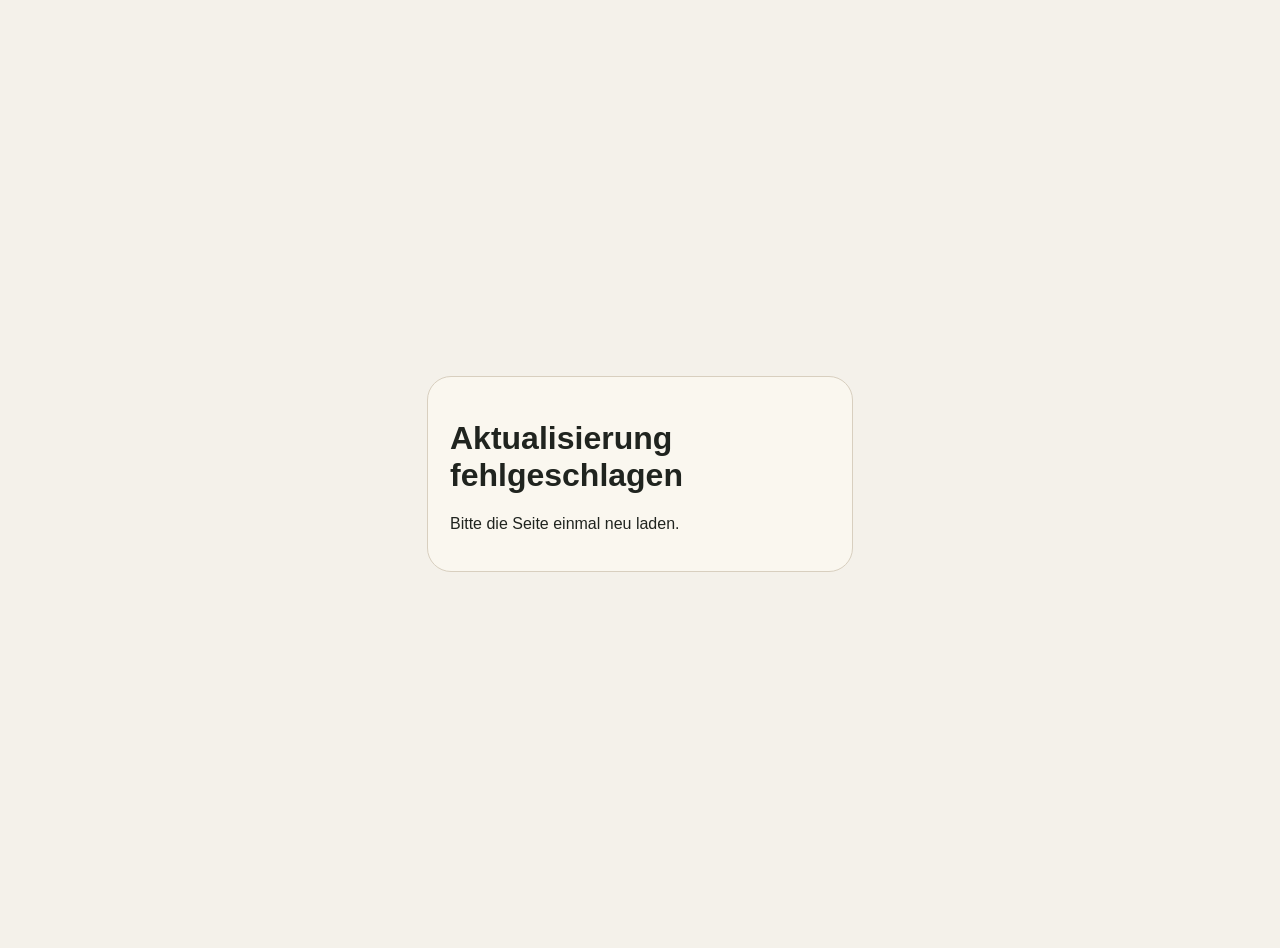
==== index.html @ ca085d48 "Refresh existing entry points and resume-version check for pilot release" ====
<!doctype html>
<html lang="de">
<head>
  <meta charset="utf-8">
  <meta name="viewport" content="width=device-width, initial-scale=1">
  <meta http-equiv="Cache-Control" content="no-store, no-cache, must-revalidate, max-age=0">
  <meta http-equiv="Pragma" content="no-cache">
  <meta http-equiv="Expires" content="0">
  <title>Gesundheits-Timeline</title>
  <style>
    :root { font-family: -apple-system, BlinkMacSystemFont, "Segoe UI", sans-serif; background: #f4f1ea; color: #20241f; }
    body { margin: 0; min-height: 100vh; display: grid; place-items: center; padding: 24px; }
    main { max-width: 380px; background: #faf7ef; border: 1px solid #d8cfbf; border-radius: 24px; padding: 22px; }
    a { color: #15574c; font-weight: 800; }
  </style>
</head>
<body>
  <main>
    <h1>Gesundheits-Timeline wird aktualisiert</h1>
    <p>Die App öffnet gleich die aktuelle stabile Version.</p>
    <p><a id="manual-link" href="app-stable-20261006-v3.html?v=pilot-review-20261101">Aktuelle App öffnen</a></p>
  </main>
  <script>
    (function () {
      const target = new URL('app-stable-20261006-v3.html', location.href);
      const incoming = new URLSearchParams(location.search);
      const view = incoming.get('view') || incoming.get('tab') || '';
      if (view) target.searchParams.set('view', view);
      target.searchParams.set('from', 'main');
      target.searchParams.set('v', 'pilot-review-20261101');
      target.hash = location.hash;
      document.getElementById('manual-link').href = target.href;
      location.replace(target.href);
    })();
  </script>
</body>
</html>
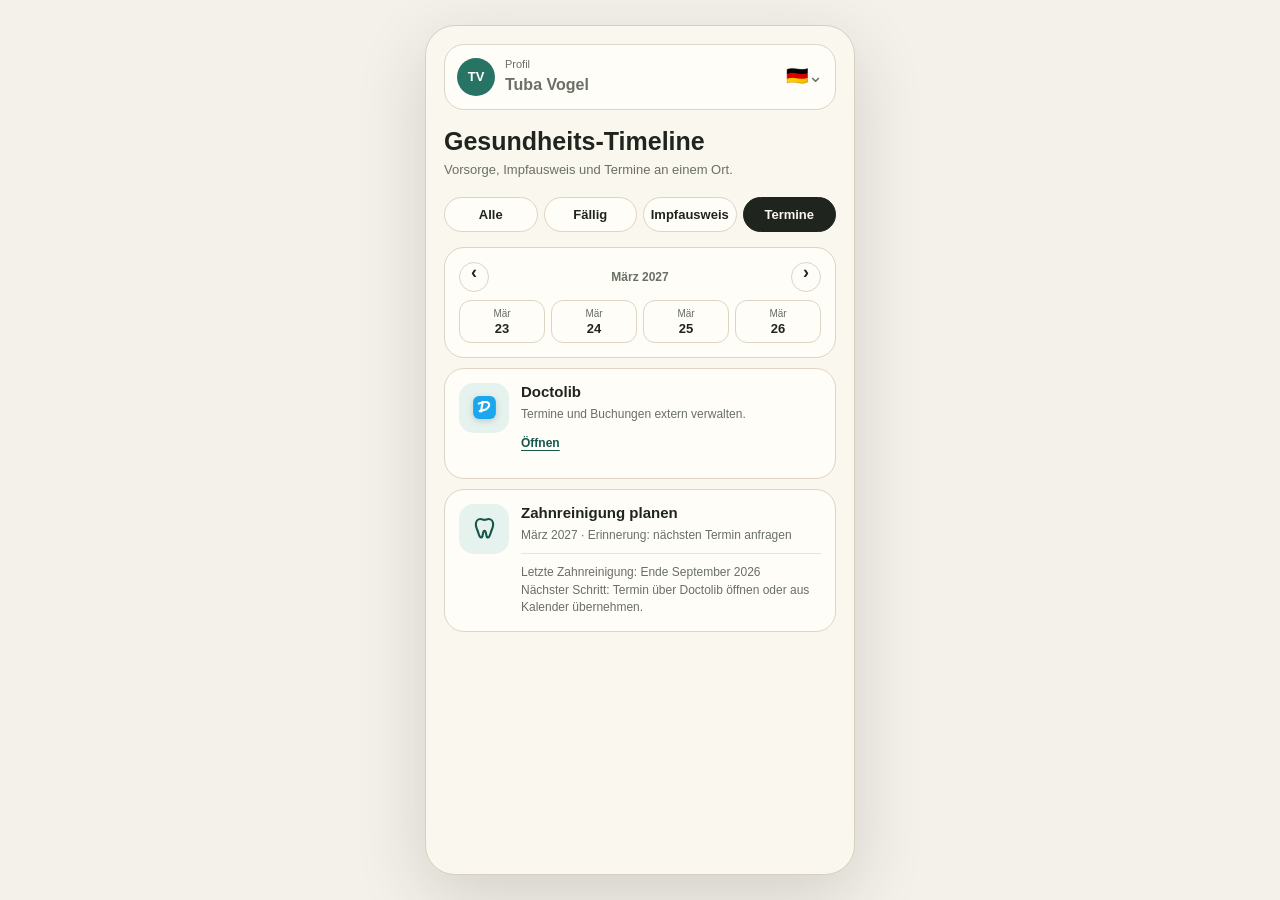
==== commit 6190e69d: "Separate vaccination records by profile and serve app directly without update screen" ====
--- a/index.html
+++ b/index.html
@@ -1,37 +1,6 @@
 <!doctype html>
-<html lang="de">
-<head>
-  <meta charset="utf-8">
-  <meta name="viewport" content="width=device-width, initial-scale=1">
-  <meta http-equiv="Cache-Control" content="no-store, no-cache, must-revalidate, max-age=0">
-  <meta http-equiv="Pragma" content="no-cache">
-  <meta http-equiv="Expires" content="0">
-  <title>Gesundheits-Timeline</title>
-  <style>
-    :root { font-family: -apple-system, BlinkMacSystemFont, "Segoe UI", sans-serif; background: #f4f1ea; color: #20241f; }
-    body { margin: 0; min-height: 100vh; display: grid; place-items: center; padding: 24px; }
-    main { max-width: 380px; background: #faf7ef; border: 1px solid #d8cfbf; border-radius: 24px; padding: 22px; }
-    a { color: #15574c; font-weight: 800; }
-  </style>
-</head>
-<body>
-  <main>
-    <h1>Gesundheits-Timeline wird aktualisiert</h1>
-    <p>Die App öffnet gleich die aktuelle stabile Version.</p>
-    <p><a id="manual-link" href="app-stable-20261006-v3.html?v=pilot-review-20261101">Aktuelle App öffnen</a></p>
-  </main>
-  <script>
-    (function () {
-      const target = new URL('app-stable-20261006-v3.html', location.href);
-      const incoming = new URLSearchParams(location.search);
-      const view = incoming.get('view') || incoming.get('tab') || '';
-      if (view) target.searchParams.set('view', view);
-      target.searchParams.set('from', 'main');
-      target.searchParams.set('v', 'pilot-review-20261101');
-      target.hash = location.hash;
-      document.getElementById('manual-link').href = target.href;
-      location.replace(target.href);
-    })();
-  </script>
-</body>
-</html>
+<html lang="de"><head><meta charset="utf-8"><meta name="viewport" content="width=device-width,initial-scale=1"><meta http-equiv="Cache-Control" content="no-store, no-cache, must-revalidate, max-age=0"><title>Gesundheits-Timeline</title><style>
+:root{font-family:-apple-system,BlinkMacSystemFont,"Segoe UI",sans-serif;background:#f4f1ea;color:#20241f}*{box-sizing:border-box}body{margin:0;min-height:100vh;display:grid;place-items:center;padding:18px}.app{width:min(430px,100%);min-height:min(850px,calc(100vh - 36px));background:#faf7ef;border:1px solid #d8cfbf;border-radius:30px;padding:18px;box-shadow:0 22px 70px rgba(32,36,31,.16)}.profile{display:grid;grid-template-columns:auto 1fr auto;gap:10px;align-items:center;background:#fffdf8;border:1px solid #ddd4c4;border-radius:20px;padding:12px;margin-bottom:18px}.avatar{display:grid;place-items:center;width:38px;height:38px;border-radius:999px;background:#277465;color:white;font-size:13px;font-weight:800;text-decoration:none}.label{display:block;color:#697064;font-size:11px;margin-bottom:2px}.name{font-size:16px;font-weight:800}.flag{font-size:18px}h1{margin:0 0 6px;font-size:25px;line-height:1.08}.sub{margin:0 0 18px;color:#697064;font-size:13px;line-height:1.4}.tabs{display:grid;grid-template-columns:repeat(4,1fr);gap:6px;margin-bottom:15px}.tab{border:1px solid #ddd4c4;background:#fffdf8;color:#20241f;border-radius:999px;padding:9px 4px;font-size:13px;font-weight:800;text-decoration:none;text-align:center}.tab.active{background:#20241f;border-color:#20241f;color:#f9f6ee}.stack{display:grid;gap:10px}.card{background:#fffdf8;border:1px solid #ddd4c4;border-radius:20px;padding:14px}.row{display:grid;grid-template-columns:50px 1fr;gap:12px;align-items:start}.icon{display:grid;place-items:center;width:50px;min-height:50px;border-radius:15px;background:#e5f2ed;color:#15574c;font-size:13px;font-weight:800;text-align:center}.icon svg{width:27px;height:27px;display:block}.doctolib-icon{background:#e5f2ed}.doctolib-appicon{width:38px;height:38px;border-radius:11px;filter:drop-shadow(0 2px 3px rgba(32,36,31,.18))}b{display:block;margin-bottom:4px;font-size:15px}span,p{color:#697064;font-size:12px;line-height:1.4}.privacy{background:#eef4f2;border-color:#cbded8}.pill-row{display:flex;gap:8px;flex-wrap:wrap}.tiny{border:1px solid #ddd4c4;background:#fffdf8;color:#697064;border-radius:999px;padding:7px 10px;font-size:12px;text-decoration:none}.tiny.active-filter{background:#20241f;color:#fff;border-color:#20241f}.field{width:100%;border:1px solid #ddd4c4;border-radius:12px;background:#fffdf8;padding:10px;color:#20241f}.import-code{min-height:86px;resize:vertical}.import-actions{display:flex;gap:8px;flex-wrap:wrap;margin-top:8px}.action-btn{border:1px solid #277465;border-radius:999px;padding:9px 12px;background:#277465;color:white;font-size:12px;font-weight:800}.action-btn.secondary{background:#fffdf8;color:#15574c}.empty{color:#697064;text-align:center;padding:22px}.group{display:grid;gap:8px}.group-title{margin:8px 2px 0;color:#15574c;font-size:13px;font-weight:900}.group-count{color:#8b8f86;font-size:11px;font-weight:700;margin-left:4px}.vaccine-card{padding:12px 14px}.vaccine-card b{font-size:14px}.meta-line{display:block;color:#697064;font-size:12px;line-height:1.4}.status-ok{color:#15574c;font-weight:800}.status-check{color:#8a5a16;font-weight:800}.reminder{margin-top:5px;color:#697064;font-size:12px}.mini-calendar{display:grid;gap:8px}.cal-head{display:flex;align-items:center;justify-content:space-between;color:#697064;font-size:12px;font-weight:800}.nav-btn{width:30px;height:30px;border:1px solid #ddd4c4;background:#fffdf8;border-radius:999px;color:#20241f;font-size:18px;line-height:1;text-decoration:none;text-align:center}.date-strip{display:grid;grid-template-columns:repeat(4,1fr);gap:6px}.date-pill{border:1px solid #ddd4c4;background:#fffdf8;border-radius:12px;padding:6px 2px;text-align:center}.date-pill b{margin:0;font-size:13px}.date-pill span{display:block;font-size:10px}.link-action{color:#15574c;font-size:12px;font-weight:800;text-decoration:underline;text-underline-offset:3px}.details{margin-top:10px;padding-top:10px;border-top:1px solid #ece4d6;color:#697064;font-size:12px;line-height:1.45}
+</style><link rel="stylesheet" href="vaccine-entry.css?v=profile-isolation-20261106"><script>window.healthAppVersion="profile-isolation-20261106";</script><script src="vaccine-entry.js?v=profile-isolation-20261106"></script><script src="vaccine-batch.js?v=profile-isolation-20261106"></script><style id="profile-menu-style">.profile{position:relative}.avatar,.name,.flag{cursor:pointer}.profile-menu{position:absolute;left:10px;top:calc(100% + 8px);width:188px;display:none;gap:5px;background:#fffdf8;border:1px solid #ddd4c4;border-radius:16px;padding:7px;box-shadow:0 10px 26px rgba(32,36,31,.13);z-index:50}.profile-menu.open{display:grid}.profile-menu.align-right{left:auto;right:10px;min-width:0;width:max-content;grid-template-columns:42px}.menu-btn{border:1px solid #ddd4c4;background:#fffdf8;color:#20241f;border-radius:999px;padding:7px 10px;text-align:left;font-size:12px;font-weight:750}.profile-menu:not(.align-right) .menu-btn.active{background:#e7e3da;color:#20241f;border-color:#cfc6b6}.profile-menu.align-right .menu-btn{text-align:center;font-size:18px;line-height:1;padding:9px 0}.profile-menu.align-right .menu-btn.active{background:#e7e3da;color:#20241f;border-color:#cfc6b6}.due-header{display:grid;gap:3px}.due-kicker{color:#15574c;font-size:11px;font-weight:900;text-transform:uppercase;letter-spacing:.04em}.due-card .details{display:block}.rule-source{display:block;margin-top:6px;color:#8b8f86;font-size:11px}.why{margin-top:8px;border-top:1px solid #ece4d6;padding-top:8px}.why summary{cursor:pointer;color:#15574c;font-size:12px;font-weight:800}.why p{margin:6px 0 0}.due-status{display:block;margin-top:4px;color:#15574c;font-size:12px;font-weight:850}.due-status.warn{color:#8a5a16}.due-list-note{margin:0;color:#697064;font-size:12px;line-height:1.4}</style></head><body><main class="app"><section class="profile"><a class="avatar" href="?view=alle">TV</a><div><span class="label">Profil</span><span class="name">Tuba Vogel</span></div><span class="flag">🇩🇪⌄</span></section><h1>Gesundheits-Timeline</h1><p class="sub" id="subtitle">Vorsorge, Impfausweis und Termine an einem Ort.</p><nav class="tabs" aria-label="Ansicht" id="tabs"></nav><section class="stack" id="content" aria-live="polite"></section></main><script>
+(function(){const storageKey="gesundheits-prototyp-vaccinations-v1";const vaccineNames={ty:"Typhus - TYPHIM Vi",gf:"Gelbfieber - Stamaril",tw:"Tollwut - Rabipur",hpv:"HPV - Gardasil 9",po:"Polio - IPV Merieux",pn:"Pneumokokken - Prevenar 20",hb:"Hepatitis B",hbe:"Hepatitis B - Engerix-B Erwachsene",haq:"Hepatitis A - VAQTA",hah:"Hepatitis A - Havrix 1440",bcg:"BCG / Tuberkulose",mmr:"MMR - Masern, Mumps, Roeteln",dtp:"Diphtherie/Tetanus/Pertussis - Boostrix",cov:"COVID-19 - Comirnaty"};const groupOrder=["Influenza","Reiseimpfungen","HPV","Hepatitis","Standardimpfungen","COVID / zu prüfen","Ältere Einträge"];const topics=["Alle","Influenza","Masern","Hepatitis A","Hepatitis B","HPV","Tollwut","Gelbfieber","Typhus","Polio","COVID","Tetanus"];const toothIcon='<svg viewBox="0 0 24 24" aria-hidden="true"><path d="M8.4 3.6c1.3 0 2.3.7 3.6.7s2.3-.7 3.6-.7c2.5 0 4.1 2.1 4.1 4.8 0 2.1-.8 3.8-1.5 5.4-.8 1.8-1.1 4.7-2.3 5.8-.7.7-1.7.4-2-.6l-.8-3.6c-.2-.9-.7-1.3-1.1-1.3s-.9.4-1.1 1.3L10.1 19c-.3 1-1.3 1.3-2 .6-1.2-1.1-1.5-4-2.3-5.8-.7-1.6-1.5-3.3-1.5-5.4 0-2.7 1.6-4.8 4.1-4.8z" fill="none" stroke="currentColor" stroke-width="1.9" stroke-linecap="round" stroke-linejoin="round"/></svg>';const doctolibIcon='<svg class="doctolib-appicon" viewBox="0 0 64 64" aria-label="Doctolib"><defs><linearGradient id="dg" x1="8" y1="8" x2="56" y2="56"><stop stop-color="#1aa7ef"/><stop offset="1" stop-color="#087bd8"/></linearGradient></defs><rect x="5" y="5" width="54" height="54" rx="14" fill="url(#dg)"/><path d="M20.5 40.5c8.9-1 19.5-4.5 22.2-12.2 2.1-5.9-2.4-10.1-10.4-9.4-5.5.5-10.1 2.2-13.9 4" fill="none" stroke="white" stroke-width="5" stroke-linecap="round"/><path d="M28 18.8c-1.8 7.4-3.2 14.8-4.1 22.6" fill="none" stroke="white" stroke-width="5" stroke-linecap="round"/></svg>';const content=document.getElementById("content"),tabs=document.getElementById("tabs"),subtitle=document.getElementById("subtitle");const params=new URLSearchParams(location.search);let view=params.get("view")||"termine";let q=params.get("q")||"";const esc=v=>String(v||"").replace(/[&<>"']/g,c=>({"&":"&amp;","<":"&lt;",">":"&gt;",'"':"&quot;","'":"&#039;"}[c]));function link(v,label){return`<a class="tab ${view===v?"active":""}" href="?view=${v}&_=${Date.now()}">${label}</a>`}function renderTabs(){tabs.innerHTML=link("alle","Alle")+link("faellig","Fällig")+link("impfausweis","Impfausweis")+link("termine","Termine")}function decodePayload(value){const base64=value.replace(/-/g,"+").replace(/_/g,"/");const padded=base64+"===".slice((base64.length+3)%4);const binary=atob(padded);const bytes=Uint8Array.from(binary,c=>c.charCodeAt(0));return JSON.parse(new TextDecoder().decode(bytes))}function normalize(items){return Array.isArray(items)?items.map((item,index)=>Array.isArray(item)?{id:`private-vaccine-${index+1}`,name:vaccineNames[item[0]]||item[0]||"Impfung",date:item[1]||"Datum offen",note:""}:{id:item.id||`private-vaccine-${index+1}`,name:item.name||item.n||"Impfung",date:item.date||item.d||"Datum offen",note:item.note||""}):[]}function encodePayload(items){const bytes=new TextEncoder().encode(JSON.stringify(items));let binary="";bytes.forEach(b=>binary+=String.fromCharCode(b));return btoa(binary).replace(/\+/g,"-").replace(/\//g,"_").replace(/=+$/,"")}function setImportNotice(text){const el=document.getElementById("importNotice");if(el)el.textContent=text}function copyPrivateImport(){const all=load();if(!all.length){setImportNotice("Keine Impfungen zum Kopieren vorhanden.");return}const code=encodePayload(all);const field=document.getElementById("privateImportCode");if(field)field.value=code;const done=()=>setImportNotice("Import-Code kopiert. Öffne die Home-App, Impfausweis, Code einfügen.");if(navigator.clipboard&&navigator.clipboard.writeText){navigator.clipboard.writeText(code).then(done).catch(()=>{if(field){field.focus();field.select()}setImportNotice("Code markieren und kopieren.")})}else{if(field){field.focus();field.select()}setImportNotice("Code markieren und kopieren.")}}function pastePrivateImport(){const field=document.getElementById("privateImportCode");const code=(field&&field.value||"").trim();if(!code){setImportNotice("Bitte Import-Code einfügen.");return}try{const items=normalize(decodePayload(code));if(!items.length)throw new Error("empty");window.mergeVaccineImport(items);location.replace(location.pathname+"?view=impfausweis&loaded="+Date.now())}catch(e){setImportNotice("Code konnte nicht gelesen werden. Bitte aus Safari neu kopieren.")}}window.copyPrivateImport=copyPrivateImport;window.pastePrivateImport=pastePrivateImport;function importHash(){try{const hash=new URLSearchParams(location.hash.slice(1));const payload=hash.get("c")||hash.get("v")||hash.get("vaccinations");if(!payload)return false;window.mergeVaccineImport(normalize(decodePayload(payload)));view="impfausweis";subtitle.textContent="Vorsorge, Impfausweis und Termine an einem Ort. Impfpass lokal importiert.";history.replaceState(null,"",location.pathname+"?view=impfausweis&loaded="+Date.now());return true}catch(e){subtitle.textContent="Import konnte nicht gelesen werden. Bitte neuen Import-Link öffnen.";return false}}function load(){try{return window.readProfileVaccines().filter(x=>!window.vaccineEntryIssue(x))}catch{return[]}}function category(x){if(/influenza|influvac|vaxigrip|efluelda|fluad|flucelvax/i.test(x.name))return "Influenza";const h=[x.name,x.note].join(" ").toLowerCase();if(/typh|gelbfieber|tollwut|rabipur|stamaril|polio|pneumo|prevenar/.test(h))return"Reiseimpfungen";if(/hpv|gardasil/.test(h))return"HPV";if(/hepatitis/.test(h))return"Hepatitis";if(/covid|comirnaty/.test(h))return"COVID / zu prüfen";if(/mmr|masern|mumps|roeteln|röteln|tetanus|diphtherie|pertussis|boostrix/.test(h))return"Standardimpfungen";return"Ältere Einträge"}function insight(x,all){const seasonal=window.influenzaVaccineInsight(x);if(seasonal)return seasonal;if(x.entryMethod)return {status:"Eintrag gespeichert",reminder:"Impfstatus bei Bedarf ärztlich prüfen"};const h=[x.name,x.note].join(" ").toLowerCase();const y=Number((String(x.date).match(/(19|20)\d{2}$/)||[])[0]);const count=n=>all.filter(v=>[v.name,v.note].join(" ").toLowerCase().includes(n)).length;let status="Immunisierung dokumentiert",reminder="Erinnerung: bei nächstem Arzttermin Impfstatus prüfen";if(/typh|typhim/.test(h)){status="Reiseimpfung dokumentiert";reminder=y?`Erinnerung ${y+3}: Typhus vor Reise prüfen`:"Typhus vor Reise prüfen"}else if(/tollwut|rabipur/.test(h)){reminder=y?`Erinnerung ${y+2}: vor Reise oder Risiko Titer/Auffrischung prüfen`:"Vor Reise oder Risiko Titer/Auffrischung prüfen"}else if(/gelbfieber|stamaril/.test(h)){reminder=y?`Zertifikat meist lebenslang; ${y+10} bei erneuter Exposition ärztlich prüfen`:"Einreisevorgaben vor Reise prüfen"}else if(/hpv|gardasil/.test(h)){status=count("hpv")>=3?"Immunisierung wahrscheinlich vollständig dokumentiert":"Immunisierung noch unvollständig prüfen";reminder=count("hpv")>=3?"Keine routinemäßige Auffrischung geplant":"Fehlende Dosis ärztlich klären"}else if(/hepatitis a/.test(h)){status=count("hepatitis a")>=2?"Grundimmunisierung dokumentiert":"Grundimmunisierung prüfen";reminder=y?`Langzeitschutz dokumentiert; Erinnerung ${y+25} bei Reise/Risiko prüfen`:"Bei Reise/Risiko ärztlich prüfen"}else if(/hepatitis b/.test(h)){status=count("hepatitis b")>=3?"Grundimmunisierung dokumentiert":"Grundimmunisierung prüfen";reminder="Kein fixer Auffrischtermin; bei Risiko Titer/Auffrischung prüfen"}else if(/boostrix|tetanus|diphtherie|pertussis/.test(h)){status="Schutz dokumentiert";reminder=y?`Erinnerung ${y+10}: Tetanus/Diphtherie-Auffrischung prüfen`:"10-Jahres-Rhythmus prüfen"}else if(/mmr|masern|mumps|roeteln|röteln/.test(h)){status=count("mmr")>=2?"Immunisierung dokumentiert":"Immunisierung prüfen";reminder="Keine routinemäßige Auffrischung; bei unklarem Status prüfen"}else if(/polio|ipv/.test(h)){reminder=y?`Erinnerung ${y+10}: Polio bei Reise-/Expositionsrisiko prüfen`:"Polio bei Reise-/Expositionsrisiko prüfen"}else if(/pneumo|prevenar/.test(h)){reminder="Bedarf abhängig von Alter/Risiko ärztlich prüfen"}else if(/covid|comirnaty/.test(h)){status="COVID-Impfung dokumentiert";reminder="Jährlich im Herbst prüfen, falls Risiko oder aktuelle Empfehlung zutrifft"}else if(/bcg|tuberkulose/.test(h)){reminder="Keine Standard-Auffrischung geplant"}return{status,reminder}}function card(x,all){const i=insight(x,all);return`<article class="card vaccine-card"><b>${esc(x.name)}</b><span>${esc(x.date)}</span><div class="meta-line ${i.status.includes("prüfen")||i.status.includes("unvollständig")?"status-check":"status-ok"}">${esc(i.status)}</div><div class="reminder">${esc(i.reminder)}</div></article>`}function vaccines(){const all=load();const showTransfer=params.get("transfer")==="1";const transfer=!showTransfer?"":all.length?`<article class="card"><b>Private Übernahme</b><span>Für die Home-App: diesen Code in Safari kopieren und im Impfausweis der Home-App einfügen. Die Daten bleiben lokal auf deinem Gerät.</span><textarea id="privateImportCode" class="field import-code" readonly>${esc(encodePayload(all))}</textarea><div class="import-actions"><button class="action-btn" type="button" onclick="copyPrivateImport()">Import-Code kopieren</button></div><p id="importNotice" class="reminder"></p></article>`:`<article class="card"><b>Private Übernahme</b><span>Wenn die Impfungen in Safari sichtbar sind: dort den Import-Code kopieren, hier einfügen und übernehmen.</span><textarea id="privateImportCode" class="field import-code" placeholder="Import-Code hier einfügen"></textarea><div class="import-actions"><button class="action-btn" type="button" onclick="pastePrivateImport()">Impfungen übernehmen</button></div><p id="importNotice" class="reminder"></p></article>`;const filtered=all;const groups=new Map();filtered.forEach(x=>{const k=category(x);if(!groups.has(k))groups.set(k,[]);groups.get(k).push(x)});content.innerHTML=`<article class="card"><div class="row"><div class="icon">I</div><div><b>Impfausweis</b><span>Impfungen nach Thema durchsuchen, Immunisierung einschätzen und Erinnerungen vormerken.</span></div></div></article>${transfer}<article class="card"><input class="field" placeholder="Suchen, z. B. Masern, Hepatitis B, Tollwut" value="${esc(q)}" type="search" id="vaccineSearch" aria-label="Impfungen durchsuchen"><div class="pill-row">${topics.map(t=>{const query=t==="Alle"?"":t;return`<a class="tiny ${q===query?"active-filter":""}" href="?view=impfausweis&q=${encodeURIComponent(query)}&_=${Date.now()}">${esc(t)}</a>`}).join("")}</div></article>${filtered.length?groupOrder.filter(k=>groups.has(k)).map(k=>`<section class="group"><div class="group-title">${esc(k)} <span class="group-count">${groups.get(k).length}</span></div>${groups.get(k).map(x=>card(x,all)).join("")}</section>`).join(""):`<p class="empty">Keine Impfpass-Einträge auf diesem Gerät.</p>`}`}function areas(){content.innerHTML=`<article class="card"><div class="row"><div class="icon">${toothIcon}</div><div><b>Zahnarzt</b><span>Letzte Zahnreinigung: Ende September 2026 · Erinnerung: nächsten Termin für März 2027 anfragen</span><div class="details">Nächster Schritt: Termin über Doctolib oder Kalender übernehmen, sobald die Integration verbunden ist.</div></div></div></article><article class="card"><div class="row"><div class="icon">B</div><div><b>Blutbild</b><span>Noch kein Ergebnis hinterlegt · beim nächsten Check-up anfragen</span></div></div></article><article class="card"><b>Bereich hinzufügen</b><span>Kardiologie, Onkologie oder weitere Bereiche können später hier als eigene Erinnerung ergänzt werden.</span></article>`}function appointments(){content.innerHTML=`<article class="card"><div class="mini-calendar"><div class="cal-head"><span class="nav-btn">‹</span><span>März 2027</span><span class="nav-btn">›</span></div><div class="date-strip"><div class="date-pill"><span>Mär</span><b>23</b></div><div class="date-pill"><span>Mär</span><b>24</b></div><div class="date-pill"><span>Mär</span><b>25</b></div><div class="date-pill"><span>Mär</span><b>26</b></div></div></div></article><article class="card"><div class="row"><div class="icon doctolib-icon">${doctolibIcon}</div><div><b>Doctolib</b><span>Termine und Buchungen extern verwalten.</span><p><a class="link-action" href="https://www.doctolib.de/" target="_blank" rel="noopener">Öffnen</a></p></div></div></article><article class="card"><div class="row"><div class="icon">${toothIcon}</div><div><b>Zahnreinigung planen</b><span>März 2027 · Erinnerung: nächsten Termin anfragen</span><div class="details">Letzte Zahnreinigung: Ende September 2026<br>Nächster Schritt: Termin über Doctolib öffnen oder aus Kalender übernehmen.</div></div></div></article>`}function render(){renderTabs();if(view==="impfausweis")vaccines();else if(view==="termine")appointments();else areas()}importHash();render();})();
+</script><script>(function(){const PROFILE_KEY="health-profile-v1";const LANG_KEY="health-language-v1";const defaults=[{name:"Tuba Vogel",initials:"TV"},{name:"Caspar Vogel",initials:"CV"}];const langs={de:{flag:"🇩🇪",label:"Deutsch"},en:{flag:"🇬🇧",label:"English"},pt:{flag:"🇵🇹",label:"Português"},tr:{flag:"🇹🇷",label:"Türkçe"}};function readProfile(){try{return JSON.parse(localStorage.getItem(PROFILE_KEY))||{active:0,people:defaults}}catch(e){return{active:0,people:defaults}}}function saveProfile(p){localStorage.setItem(PROFILE_KEY,JSON.stringify(p))}function initials(name){return String(name||"").split(/\s+/).filter(Boolean).slice(0,2).map(x=>x[0]).join("").toUpperCase()||"TV"}function applyProfile(){const p=readProfile();const person=(p.people&&p.people[p.active])||defaults[0];const avatar=document.querySelector(".avatar");const name=document.querySelector(".name");if(avatar)avatar.textContent=person.initials||initials(person.name);if(name)name.textContent=person.name||"Tuba Vogel"}function applyLang(){const key=localStorage.getItem(LANG_KEY)||"de";const lang=langs[key]||langs.de;const flag=document.querySelector(".flag");if(flag)flag.textContent=lang.flag+"⌄";document.documentElement.lang=key}function closeMenus(){document.querySelectorAll(".profile-menu.open").forEach(x=>x.classList.remove("open"))}function buildMenus(){const profile=document.querySelector(".profile");if(!profile||document.getElementById("profileMenu"))return;const pm=document.createElement("div");pm.id="profileMenu";pm.className="profile-menu";const lm=document.createElement("div");lm.id="languageMenu";lm.className="profile-menu align-right";profile.append(pm,lm);renderProfileMenu();renderLanguageMenu();const avatar=document.querySelector(".avatar");const name=document.querySelector(".name");const flag=document.querySelector(".flag");[avatar,name].forEach(el=>el&&el.addEventListener("click",e=>{e.preventDefault();e.stopPropagation();document.getElementById("languageMenu").classList.remove("open");pm.classList.toggle("open")}));flag&&flag.addEventListener("click",e=>{e.preventDefault();e.stopPropagation();pm.classList.remove("open");lm.classList.toggle("open")});document.addEventListener("click",closeMenus)}function renderProfileMenu(){const menu=document.getElementById("profileMenu");if(!menu)return;const p=readProfile();menu.innerHTML="";(p.people||defaults).forEach((person,index)=>{const b=document.createElement("button");b.type="button";b.className="menu-btn"+(index===p.active?" active":"");b.textContent=person.name;b.onclick=()=>{p.active=index;saveProfile(p);location.reload()};menu.appendChild(b)});const edit=document.createElement("button");edit.type="button";edit.className="menu-btn";edit.textContent="Namen bearbeiten";edit.onclick=()=>{const p=readProfile();const current=(p.people&&p.people[p.active])||defaults[0];const next=prompt("Name",current.name||"");if(next&&next.trim()){current.name=next.trim();current.initials=initials(next);p.people[p.active]=current;saveProfile(p);applyProfile();renderProfileMenu()}};menu.appendChild(edit)}function renderLanguageMenu(){const menu=document.getElementById("languageMenu");if(!menu)return;const current=localStorage.getItem(LANG_KEY)||"de";menu.innerHTML="";Object.keys(langs).forEach(key=>{const b=document.createElement("button");b.type="button";b.className="menu-btn"+(key===current?" active":"");b.textContent=langs[key].flag;b.title=langs[key].label;b.setAttribute("aria-label",langs[key].label);b.onclick=()=>{localStorage.setItem(LANG_KEY,key);applyLang();renderLanguageMenu();closeMenus()};menu.appendChild(b)})}applyProfile();applyLang();buildMenus();})();</script><script>(function(){  const params=new URLSearchParams(location.search);  const view=params.get("view")||"termine";  if(view!=="faellig") return;  const content=document.getElementById("content");  if(!content) return;  const tooth='<svg viewBox="0 0 24 24" aria-hidden="true"><path d="M8.4 3.6c1.3 0 2.3.7 3.6.7s2.3-.7 3.6-.7c2.5 0 4.1 2.1 4.1 4.8 0 2.1-.8 3.8-1.5 5.4-.8 1.8-1.1 4.7-2.3 5.8-.7.7-1.7.4-2-.6l-.8-3.6c-.2-.9-.7-1.3-1.1-1.3s-.9.4-1.1 1.3L10.1 19c-.3 1-1.3 1.3-2 .6-1.2-1.1-1.5-4-2.3-5.8-.7-1.6-1.5-3.3-1.5-5.4 0-2.7 1.6-4.8 4.1-4.8z" fill="none" stroke="currentColor" stroke-width="1.9" stroke-linecap="round" stroke-linejoin="round"/></svg>';  const items=[    {icon:tooth,title:"Zahnvorsorge",status:"Erinnerung März 2027",text:"Letzte Zahnreinigung Ende September 2026. Nächsten Termin für März 2027 anfragen.",source:"Standard: Zahnvorsorge halbjährlich möglich; Bonusheft mindestens jährlich relevant.",why:"Die Regel kommt aus der Vorsorge-Regelbasis. Für Erwachsene übernehmen gesetzliche Krankenkassen Vorsorgeuntersuchungen regelmäßig; das persönliche Intervall bleibt anpassbar.",tone:"ok"},    {icon:"T",title:"Tetanus / Diphtherie",status:"2028 prüfen",text:"Letzte dokumentierte Auffrischung: Boostrix am 25.05.2018. Nächste Prüfung im 10-Jahres-Rhythmus vormerken.",source:"Quelle: RKI/STIKO-Impfkalender, 10-Jahres-Auffrischung bei vollständiger Grundimmunisierung.",why:"Die App sagt bewusst nicht 'geschützt bis 2028', sondern erinnert daran, die Auffrischung zu prüfen.",tone:"ok"},    {icon:"Ty",title:"Typhus",status:"2026 vor Reise prüfen",text:"Typhus ist als Reiseimpfung dokumentiert. Vor der nächsten passenden Reise prüfen, ob eine Auffrischung nötig ist.",source:"Quelle: RKI/STIKO Reise-/Indikationsimpfungen; abhängig von Reiseziel und Risiko.",why:"Typhus ist keine Standardimpfung für alle. Deshalb erscheint sie als Reise-/Risikohinweis, nicht als allgemeine Pflicht.",tone:"warn"},    {icon:"B",title:"Check-up / Blutbild",status:"Status offen",text:"Letzten Check-up oder letzte Laborwerte hinterlegen, damit die App die nächste Erinnerung berechnen kann.",source:"Standard: 18-34 einmalig; ab 35 alle 3 Jahre als GKV-Leistung möglich.",why:"Blutbild wird nicht pauschal als eigener Pflichttermin gesetzt. Es wird als Teil des Check-ups oder als individuell hinterlegter Bereich geführt.",tone:"warn"},    {icon:"G",title:"Gynäkologische Krebsfrüherkennung",status:"Letzten Termin hinterlegen",text:"Sobald der letzte Termin eingetragen ist, kann die App das passende Intervall nach Alter und Untersuchung anzeigen.",source:"Quelle: G-BA Früherkennungsuntersuchungen und Krebsfrüherkennungs-Richtlinie.",why:"Die Intervalle unterscheiden sich je nach Alter. Deshalb braucht die App hier den letzten dokumentierten Termin, statt blind ein Datum zu behaupten.",tone:"warn"}  ];  content.innerHTML='<article class="card"><div class="due-header"><span class="due-kicker">Regelbasiert</span><b>Fällig und zu prüfen</b><p class="due-list-note">Diese Liste wird aus Vorsorge- und Impfregeln erzeugt. Standards sind vorgeschlagen und später individuell änderbar.</p></div></article>'+items.map(item=>`<article class="card due-card"><div class="row"><div class="icon">${item.icon}</div><div><b>${item.title}</b><span>${item.text}</span><span class="due-status ${item.tone==='warn'?'warn':''}">${item.status}</span><span class="rule-source">${item.source}</span><details class="why"><summary>Warum?</summary><p>${item.why}</p></details></div></div></article>`).join('');})();</script><script>if(window.vaccineBatchAPI.profileId()!=='0' && new URLSearchParams(location.search).get('view')!=='impfausweis'){const c=document.getElementById('content');if(c){c.replaceChildren();const p=document.createElement('p');p.className='empty';p.textContent='Für dieses Profil sind noch keine Termine oder Vorsorgeeinträge hinterlegt.';c.append(p);}}</script></body></html>
--- a/vaccine-entry.css
+++ b/vaccine-entry.css
@@ -0,0 +1,13 @@
+.vaccine-editor{width:min(440px,calc(100% - 24px));max-height:90dvh;overflow:auto;box-sizing:border-box;border:1px solid #ddd4c4;border-radius:8px;background:#fffdf8;color:#20241f;padding:20px;font-family:inherit}
+.vaccine-editor::backdrop{background:rgba(0,0,0,.35)}
+.vaccine-editor h2{font-size:20px;margin:0 0 16px}.vaccine-editor form{display:grid;gap:12px;min-width:0}
+.entry-label{display:grid;gap:5px;font-size:13px}.entry-label input{box-sizing:border-box;min-width:0;font:inherit;min-height:44px}
+.entry-preview{display:block;width:100%;max-height:300px;object-fit:contain}.entry-preview[hidden],.vaccine-editor [hidden]{display:none}
+.vaccine-editor button{min-height:44px;cursor:pointer}.vaccine-editor textarea{min-height:100px;box-sizing:border-box}
+.entry-confirm{display:flex;gap:8px;align-items:center;font-size:13px;min-height:44px}.entry-confirm input{width:18px;height:18px}
+.entry-error{color:#9b2936;font-size:13px;margin:0}.entry-error:empty{display:none}.entry-text-button{border:0;background:transparent;padding:4px;cursor:pointer}
+.entry-review{border-color:#c79d56}.entry-review p{margin:6px 0}.vaccine-entry-actions{margin:0 0 8px}.vaccine-editor .import-actions{gap:8px}
+.entry-crop{width:100%;height:auto;display:block;touch-action:none;cursor:crosshair;border-radius:4px}.entry-suggestions{display:flex;gap:6px;flex-wrap:wrap}.entry-suggestions:empty{display:none}
+.entry-photo-section{display:grid;gap:10px;min-width:0}.entry-photo-section p{margin:0}.entry-photo-section details{font-size:13px}.entry-photo-section details label{margin:10px 0}.entry-photo-section input[type=range]{width:100%;min-height:32px}.vaccine-editor button:disabled{opacity:.45;cursor:default}
+.vaccine-card[hidden],.group[hidden],.empty[hidden]{display:none!important}
+.vaccine-batch{width:min(660px,calc(100% - 24px));border-radius:20px}.batch-body{display:grid;gap:14px;min-width:0}.batch-body p{margin:0;line-height:1.5}.batch-steps{display:flex;gap:6px;flex-wrap:wrap}.batch-step{flex:1;border:1px solid #ddd4c4;border-radius:999px;padding:7px 9px;background:#fffdf8;color:#697064;font:inherit;font-size:12px;white-space:nowrap}.batch-step[aria-current]{background:#e5f2ee;border-color:#267b6c;color:#15574c;font-weight:750}.batch-pages{display:grid;gap:12px}.batch-page{display:grid;grid-template-columns:110px minmax(0,1fr);gap:12px;border:1px solid #ddd4c4;border-radius:16px;padding:12px;align-items:start}.batch-page-info{display:grid;gap:7px;min-width:0}.batch-page-info .entry-confirm{margin:0}.batch-thumb{display:block;width:100%;max-height:210px;object-fit:contain;background:#f4f1ea;border-radius:8px}.batch-filename{font-size:12px;color:#697064;overflow-wrap:anywhere}.batch-record{display:grid;gap:8px;padding:14px;border:1px solid #ddd4c4;border-radius:16px}.batch-record .batch-thumb{max-height:170px}.batch-status{color:#15574c;font-size:13px}.batch-summary{font-weight:750;color:#15574c}.batch-footer{border-top:1px solid #ece4d6;padding-top:14px;margin-top:14px}.batch-onboarding .import-actions{margin-top:12px}.vaccine-batch[aria-busy=true] .batch-body button{opacity:.5;cursor:progress}@media(max-width:400px){.batch-page{grid-template-columns:76px minmax(0,1fr);padding:10px;gap:10px}.batch-step{font-size:11px;padding:6px}.vaccine-batch{padding:16px}.batch-page-info .action-btn{font-size:12px;padding:9px}}
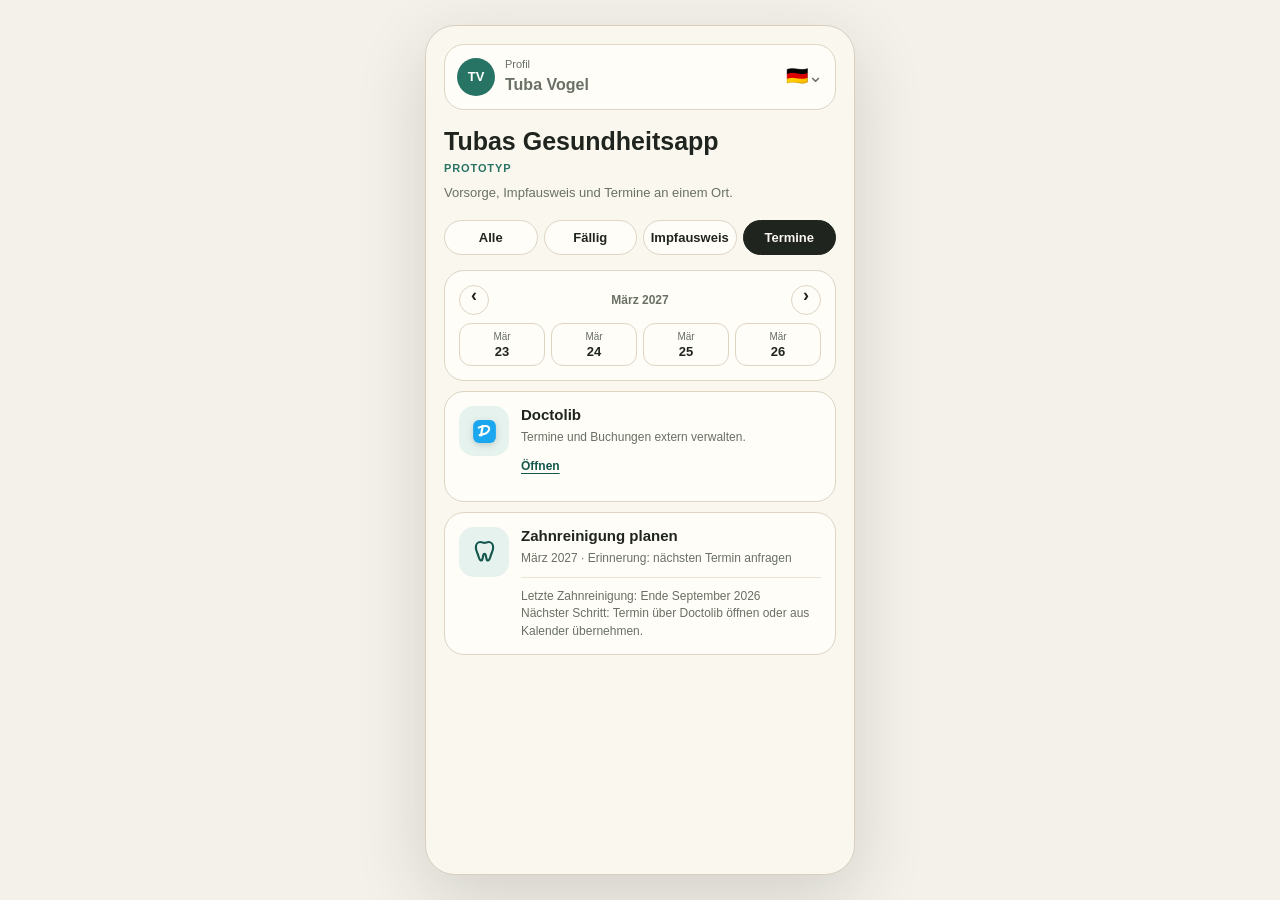
==== commit 7fc77b81: "Rename app to Tubas Gesundheitsapp with Prototyp label" ====
--- a/index.html
+++ b/index.html
@@ -1,6 +1,6 @@
 <!doctype html>
-<html lang="de"><head><meta charset="utf-8"><meta name="viewport" content="width=device-width,initial-scale=1"><meta http-equiv="Cache-Control" content="no-store, no-cache, must-revalidate, max-age=0"><title>Gesundheits-Timeline</title><style>
+<html lang="de"><head><meta charset="utf-8"><meta name="viewport" content="width=device-width,initial-scale=1"><meta http-equiv="Cache-Control" content="no-store, no-cache, must-revalidate, max-age=0"><title>Tubas Gesundheitsapp · Prototyp</title><style>
 :root{font-family:-apple-system,BlinkMacSystemFont,"Segoe UI",sans-serif;background:#f4f1ea;color:#20241f}*{box-sizing:border-box}body{margin:0;min-height:100vh;display:grid;place-items:center;padding:18px}.app{width:min(430px,100%);min-height:min(850px,calc(100vh - 36px));background:#faf7ef;border:1px solid #d8cfbf;border-radius:30px;padding:18px;box-shadow:0 22px 70px rgba(32,36,31,.16)}.profile{display:grid;grid-template-columns:auto 1fr auto;gap:10px;align-items:center;background:#fffdf8;border:1px solid #ddd4c4;border-radius:20px;padding:12px;margin-bottom:18px}.avatar{display:grid;place-items:center;width:38px;height:38px;border-radius:999px;background:#277465;color:white;font-size:13px;font-weight:800;text-decoration:none}.label{display:block;color:#697064;font-size:11px;margin-bottom:2px}.name{font-size:16px;font-weight:800}.flag{font-size:18px}h1{margin:0 0 6px;font-size:25px;line-height:1.08}.sub{margin:0 0 18px;color:#697064;font-size:13px;line-height:1.4}.tabs{display:grid;grid-template-columns:repeat(4,1fr);gap:6px;margin-bottom:15px}.tab{border:1px solid #ddd4c4;background:#fffdf8;color:#20241f;border-radius:999px;padding:9px 4px;font-size:13px;font-weight:800;text-decoration:none;text-align:center}.tab.active{background:#20241f;border-color:#20241f;color:#f9f6ee}.stack{display:grid;gap:10px}.card{background:#fffdf8;border:1px solid #ddd4c4;border-radius:20px;padding:14px}.row{display:grid;grid-template-columns:50px 1fr;gap:12px;align-items:start}.icon{display:grid;place-items:center;width:50px;min-height:50px;border-radius:15px;background:#e5f2ed;color:#15574c;font-size:13px;font-weight:800;text-align:center}.icon svg{width:27px;height:27px;display:block}.doctolib-icon{background:#e5f2ed}.doctolib-appicon{width:38px;height:38px;border-radius:11px;filter:drop-shadow(0 2px 3px rgba(32,36,31,.18))}b{display:block;margin-bottom:4px;font-size:15px}span,p{color:#697064;font-size:12px;line-height:1.4}.privacy{background:#eef4f2;border-color:#cbded8}.pill-row{display:flex;gap:8px;flex-wrap:wrap}.tiny{border:1px solid #ddd4c4;background:#fffdf8;color:#697064;border-radius:999px;padding:7px 10px;font-size:12px;text-decoration:none}.tiny.active-filter{background:#20241f;color:#fff;border-color:#20241f}.field{width:100%;border:1px solid #ddd4c4;border-radius:12px;background:#fffdf8;padding:10px;color:#20241f}.import-code{min-height:86px;resize:vertical}.import-actions{display:flex;gap:8px;flex-wrap:wrap;margin-top:8px}.action-btn{border:1px solid #277465;border-radius:999px;padding:9px 12px;background:#277465;color:white;font-size:12px;font-weight:800}.action-btn.secondary{background:#fffdf8;color:#15574c}.empty{color:#697064;text-align:center;padding:22px}.group{display:grid;gap:8px}.group-title{margin:8px 2px 0;color:#15574c;font-size:13px;font-weight:900}.group-count{color:#8b8f86;font-size:11px;font-weight:700;margin-left:4px}.vaccine-card{padding:12px 14px}.vaccine-card b{font-size:14px}.meta-line{display:block;color:#697064;font-size:12px;line-height:1.4}.status-ok{color:#15574c;font-weight:800}.status-check{color:#8a5a16;font-weight:800}.reminder{margin-top:5px;color:#697064;font-size:12px}.mini-calendar{display:grid;gap:8px}.cal-head{display:flex;align-items:center;justify-content:space-between;color:#697064;font-size:12px;font-weight:800}.nav-btn{width:30px;height:30px;border:1px solid #ddd4c4;background:#fffdf8;border-radius:999px;color:#20241f;font-size:18px;line-height:1;text-decoration:none;text-align:center}.date-strip{display:grid;grid-template-columns:repeat(4,1fr);gap:6px}.date-pill{border:1px solid #ddd4c4;background:#fffdf8;border-radius:12px;padding:6px 2px;text-align:center}.date-pill b{margin:0;font-size:13px}.date-pill span{display:block;font-size:10px}.link-action{color:#15574c;font-size:12px;font-weight:800;text-decoration:underline;text-underline-offset:3px}.details{margin-top:10px;padding-top:10px;border-top:1px solid #ece4d6;color:#697064;font-size:12px;line-height:1.45}
-</style><link rel="stylesheet" href="vaccine-entry.css?v=profile-isolation-20261106"><script>window.healthAppVersion="profile-isolation-20261106";</script><script src="vaccine-entry.js?v=profile-isolation-20261106"></script><script src="vaccine-batch.js?v=profile-isolation-20261106"></script><style id="profile-menu-style">.profile{position:relative}.avatar,.name,.flag{cursor:pointer}.profile-menu{position:absolute;left:10px;top:calc(100% + 8px);width:188px;display:none;gap:5px;background:#fffdf8;border:1px solid #ddd4c4;border-radius:16px;padding:7px;box-shadow:0 10px 26px rgba(32,36,31,.13);z-index:50}.profile-menu.open{display:grid}.profile-menu.align-right{left:auto;right:10px;min-width:0;width:max-content;grid-template-columns:42px}.menu-btn{border:1px solid #ddd4c4;background:#fffdf8;color:#20241f;border-radius:999px;padding:7px 10px;text-align:left;font-size:12px;font-weight:750}.profile-menu:not(.align-right) .menu-btn.active{background:#e7e3da;color:#20241f;border-color:#cfc6b6}.profile-menu.align-right .menu-btn{text-align:center;font-size:18px;line-height:1;padding:9px 0}.profile-menu.align-right .menu-btn.active{background:#e7e3da;color:#20241f;border-color:#cfc6b6}.due-header{display:grid;gap:3px}.due-kicker{color:#15574c;font-size:11px;font-weight:900;text-transform:uppercase;letter-spacing:.04em}.due-card .details{display:block}.rule-source{display:block;margin-top:6px;color:#8b8f86;font-size:11px}.why{margin-top:8px;border-top:1px solid #ece4d6;padding-top:8px}.why summary{cursor:pointer;color:#15574c;font-size:12px;font-weight:800}.why p{margin:6px 0 0}.due-status{display:block;margin-top:4px;color:#15574c;font-size:12px;font-weight:850}.due-status.warn{color:#8a5a16}.due-list-note{margin:0;color:#697064;font-size:12px;line-height:1.4}</style></head><body><main class="app"><section class="profile"><a class="avatar" href="?view=alle">TV</a><div><span class="label">Profil</span><span class="name">Tuba Vogel</span></div><span class="flag">🇩🇪⌄</span></section><h1>Gesundheits-Timeline</h1><p class="sub" id="subtitle">Vorsorge, Impfausweis und Termine an einem Ort.</p><nav class="tabs" aria-label="Ansicht" id="tabs"></nav><section class="stack" id="content" aria-live="polite"></section></main><script>
-(function(){const storageKey="gesundheits-prototyp-vaccinations-v1";const vaccineNames={ty:"Typhus - TYPHIM Vi",gf:"Gelbfieber - Stamaril",tw:"Tollwut - Rabipur",hpv:"HPV - Gardasil 9",po:"Polio - IPV Merieux",pn:"Pneumokokken - Prevenar 20",hb:"Hepatitis B",hbe:"Hepatitis B - Engerix-B Erwachsene",haq:"Hepatitis A - VAQTA",hah:"Hepatitis A - Havrix 1440",bcg:"BCG / Tuberkulose",mmr:"MMR - Masern, Mumps, Roeteln",dtp:"Diphtherie/Tetanus/Pertussis - Boostrix",cov:"COVID-19 - Comirnaty"};const groupOrder=["Influenza","Reiseimpfungen","HPV","Hepatitis","Standardimpfungen","COVID / zu prüfen","Ältere Einträge"];const topics=["Alle","Influenza","Masern","Hepatitis A","Hepatitis B","HPV","Tollwut","Gelbfieber","Typhus","Polio","COVID","Tetanus"];const toothIcon='<svg viewBox="0 0 24 24" aria-hidden="true"><path d="M8.4 3.6c1.3 0 2.3.7 3.6.7s2.3-.7 3.6-.7c2.5 0 4.1 2.1 4.1 4.8 0 2.1-.8 3.8-1.5 5.4-.8 1.8-1.1 4.7-2.3 5.8-.7.7-1.7.4-2-.6l-.8-3.6c-.2-.9-.7-1.3-1.1-1.3s-.9.4-1.1 1.3L10.1 19c-.3 1-1.3 1.3-2 .6-1.2-1.1-1.5-4-2.3-5.8-.7-1.6-1.5-3.3-1.5-5.4 0-2.7 1.6-4.8 4.1-4.8z" fill="none" stroke="currentColor" stroke-width="1.9" stroke-linecap="round" stroke-linejoin="round"/></svg>';const doctolibIcon='<svg class="doctolib-appicon" viewBox="0 0 64 64" aria-label="Doctolib"><defs><linearGradient id="dg" x1="8" y1="8" x2="56" y2="56"><stop stop-color="#1aa7ef"/><stop offset="1" stop-color="#087bd8"/></linearGradient></defs><rect x="5" y="5" width="54" height="54" rx="14" fill="url(#dg)"/><path d="M20.5 40.5c8.9-1 19.5-4.5 22.2-12.2 2.1-5.9-2.4-10.1-10.4-9.4-5.5.5-10.1 2.2-13.9 4" fill="none" stroke="white" stroke-width="5" stroke-linecap="round"/><path d="M28 18.8c-1.8 7.4-3.2 14.8-4.1 22.6" fill="none" stroke="white" stroke-width="5" stroke-linecap="round"/></svg>';const content=document.getElementById("content"),tabs=document.getElementById("tabs"),subtitle=document.getElementById("subtitle");const params=new URLSearchParams(location.search);let view=params.get("view")||"termine";let q=params.get("q")||"";const esc=v=>String(v||"").replace(/[&<>"']/g,c=>({"&":"&amp;","<":"&lt;",">":"&gt;",'"':"&quot;","'":"&#039;"}[c]));function link(v,label){return`<a class="tab ${view===v?"active":""}" href="?view=${v}&_=${Date.now()}">${label}</a>`}function renderTabs(){tabs.innerHTML=link("alle","Alle")+link("faellig","Fällig")+link("impfausweis","Impfausweis")+link("termine","Termine")}function decodePayload(value){const base64=value.replace(/-/g,"+").replace(/_/g,"/");const padded=base64+"===".slice((base64.length+3)%4);const binary=atob(padded);const bytes=Uint8Array.from(binary,c=>c.charCodeAt(0));return JSON.parse(new TextDecoder().decode(bytes))}function normalize(items){return Array.isArray(items)?items.map((item,index)=>Array.isArray(item)?{id:`private-vaccine-${index+1}`,name:vaccineNames[item[0]]||item[0]||"Impfung",date:item[1]||"Datum offen",note:""}:{id:item.id||`private-vaccine-${index+1}`,name:item.name||item.n||"Impfung",date:item.date||item.d||"Datum offen",note:item.note||""}):[]}function encodePayload(items){const bytes=new TextEncoder().encode(JSON.stringify(items));let binary="";bytes.forEach(b=>binary+=String.fromCharCode(b));return btoa(binary).replace(/\+/g,"-").replace(/\//g,"_").replace(/=+$/,"")}function setImportNotice(text){const el=document.getElementById("importNotice");if(el)el.textContent=text}function copyPrivateImport(){const all=load();if(!all.length){setImportNotice("Keine Impfungen zum Kopieren vorhanden.");return}const code=encodePayload(all);const field=document.getElementById("privateImportCode");if(field)field.value=code;const done=()=>setImportNotice("Import-Code kopiert. Öffne die Home-App, Impfausweis, Code einfügen.");if(navigator.clipboard&&navigator.clipboard.writeText){navigator.clipboard.writeText(code).then(done).catch(()=>{if(field){field.focus();field.select()}setImportNotice("Code markieren und kopieren.")})}else{if(field){field.focus();field.select()}setImportNotice("Code markieren und kopieren.")}}function pastePrivateImport(){const field=document.getElementById("privateImportCode");const code=(field&&field.value||"").trim();if(!code){setImportNotice("Bitte Import-Code einfügen.");return}try{const items=normalize(decodePayload(code));if(!items.length)throw new Error("empty");window.mergeVaccineImport(items);location.replace(location.pathname+"?view=impfausweis&loaded="+Date.now())}catch(e){setImportNotice("Code konnte nicht gelesen werden. Bitte aus Safari neu kopieren.")}}window.copyPrivateImport=copyPrivateImport;window.pastePrivateImport=pastePrivateImport;function importHash(){try{const hash=new URLSearchParams(location.hash.slice(1));const payload=hash.get("c")||hash.get("v")||hash.get("vaccinations");if(!payload)return false;window.mergeVaccineImport(normalize(decodePayload(payload)));view="impfausweis";subtitle.textContent="Vorsorge, Impfausweis und Termine an einem Ort. Impfpass lokal importiert.";history.replaceState(null,"",location.pathname+"?view=impfausweis&loaded="+Date.now());return true}catch(e){subtitle.textContent="Import konnte nicht gelesen werden. Bitte neuen Import-Link öffnen.";return false}}function load(){try{return window.readProfileVaccines().filter(x=>!window.vaccineEntryIssue(x))}catch{return[]}}function category(x){if(/influenza|influvac|vaxigrip|efluelda|fluad|flucelvax/i.test(x.name))return "Influenza";const h=[x.name,x.note].join(" ").toLowerCase();if(/typh|gelbfieber|tollwut|rabipur|stamaril|polio|pneumo|prevenar/.test(h))return"Reiseimpfungen";if(/hpv|gardasil/.test(h))return"HPV";if(/hepatitis/.test(h))return"Hepatitis";if(/covid|comirnaty/.test(h))return"COVID / zu prüfen";if(/mmr|masern|mumps|roeteln|röteln|tetanus|diphtherie|pertussis|boostrix/.test(h))return"Standardimpfungen";return"Ältere Einträge"}function insight(x,all){const seasonal=window.influenzaVaccineInsight(x);if(seasonal)return seasonal;if(x.entryMethod)return {status:"Eintrag gespeichert",reminder:"Impfstatus bei Bedarf ärztlich prüfen"};const h=[x.name,x.note].join(" ").toLowerCase();const y=Number((String(x.date).match(/(19|20)\d{2}$/)||[])[0]);const count=n=>all.filter(v=>[v.name,v.note].join(" ").toLowerCase().includes(n)).length;let status="Immunisierung dokumentiert",reminder="Erinnerung: bei nächstem Arzttermin Impfstatus prüfen";if(/typh|typhim/.test(h)){status="Reiseimpfung dokumentiert";reminder=y?`Erinnerung ${y+3}: Typhus vor Reise prüfen`:"Typhus vor Reise prüfen"}else if(/tollwut|rabipur/.test(h)){reminder=y?`Erinnerung ${y+2}: vor Reise oder Risiko Titer/Auffrischung prüfen`:"Vor Reise oder Risiko Titer/Auffrischung prüfen"}else if(/gelbfieber|stamaril/.test(h)){reminder=y?`Zertifikat meist lebenslang; ${y+10} bei erneuter Exposition ärztlich prüfen`:"Einreisevorgaben vor Reise prüfen"}else if(/hpv|gardasil/.test(h)){status=count("hpv")>=3?"Immunisierung wahrscheinlich vollständig dokumentiert":"Immunisierung noch unvollständig prüfen";reminder=count("hpv")>=3?"Keine routinemäßige Auffrischung geplant":"Fehlende Dosis ärztlich klären"}else if(/hepatitis a/.test(h)){status=count("hepatitis a")>=2?"Grundimmunisierung dokumentiert":"Grundimmunisierung prüfen";reminder=y?`Langzeitschutz dokumentiert; Erinnerung ${y+25} bei Reise/Risiko prüfen`:"Bei Reise/Risiko ärztlich prüfen"}else if(/hepatitis b/.test(h)){status=count("hepatitis b")>=3?"Grundimmunisierung dokumentiert":"Grundimmunisierung prüfen";reminder="Kein fixer Auffrischtermin; bei Risiko Titer/Auffrischung prüfen"}else if(/boostrix|tetanus|diphtherie|pertussis/.test(h)){status="Schutz dokumentiert";reminder=y?`Erinnerung ${y+10}: Tetanus/Diphtherie-Auffrischung prüfen`:"10-Jahres-Rhythmus prüfen"}else if(/mmr|masern|mumps|roeteln|röteln/.test(h)){status=count("mmr")>=2?"Immunisierung dokumentiert":"Immunisierung prüfen";reminder="Keine routinemäßige Auffrischung; bei unklarem Status prüfen"}else if(/polio|ipv/.test(h)){reminder=y?`Erinnerung ${y+10}: Polio bei Reise-/Expositionsrisiko prüfen`:"Polio bei Reise-/Expositionsrisiko prüfen"}else if(/pneumo|prevenar/.test(h)){reminder="Bedarf abhängig von Alter/Risiko ärztlich prüfen"}else if(/covid|comirnaty/.test(h)){status="COVID-Impfung dokumentiert";reminder="Jährlich im Herbst prüfen, falls Risiko oder aktuelle Empfehlung zutrifft"}else if(/bcg|tuberkulose/.test(h)){reminder="Keine Standard-Auffrischung geplant"}return{status,reminder}}function card(x,all){const i=insight(x,all);return`<article class="card vaccine-card"><b>${esc(x.name)}</b><span>${esc(x.date)}</span><div class="meta-line ${i.status.includes("prüfen")||i.status.includes("unvollständig")?"status-check":"status-ok"}">${esc(i.status)}</div><div class="reminder">${esc(i.reminder)}</div></article>`}function vaccines(){const all=load();const showTransfer=params.get("transfer")==="1";const transfer=!showTransfer?"":all.length?`<article class="card"><b>Private Übernahme</b><span>Für die Home-App: diesen Code in Safari kopieren und im Impfausweis der Home-App einfügen. Die Daten bleiben lokal auf deinem Gerät.</span><textarea id="privateImportCode" class="field import-code" readonly>${esc(encodePayload(all))}</textarea><div class="import-actions"><button class="action-btn" type="button" onclick="copyPrivateImport()">Import-Code kopieren</button></div><p id="importNotice" class="reminder"></p></article>`:`<article class="card"><b>Private Übernahme</b><span>Wenn die Impfungen in Safari sichtbar sind: dort den Import-Code kopieren, hier einfügen und übernehmen.</span><textarea id="privateImportCode" class="field import-code" placeholder="Import-Code hier einfügen"></textarea><div class="import-actions"><button class="action-btn" type="button" onclick="pastePrivateImport()">Impfungen übernehmen</button></div><p id="importNotice" class="reminder"></p></article>`;const filtered=all;const groups=new Map();filtered.forEach(x=>{const k=category(x);if(!groups.has(k))groups.set(k,[]);groups.get(k).push(x)});content.innerHTML=`<article class="card"><div class="row"><div class="icon">I</div><div><b>Impfausweis</b><span>Impfungen nach Thema durchsuchen, Immunisierung einschätzen und Erinnerungen vormerken.</span></div></div></article>${transfer}<article class="card"><input class="field" placeholder="Suchen, z. B. Masern, Hepatitis B, Tollwut" value="${esc(q)}" type="search" id="vaccineSearch" aria-label="Impfungen durchsuchen"><div class="pill-row">${topics.map(t=>{const query=t==="Alle"?"":t;return`<a class="tiny ${q===query?"active-filter":""}" href="?view=impfausweis&q=${encodeURIComponent(query)}&_=${Date.now()}">${esc(t)}</a>`}).join("")}</div></article>${filtered.length?groupOrder.filter(k=>groups.has(k)).map(k=>`<section class="group"><div class="group-title">${esc(k)} <span class="group-count">${groups.get(k).length}</span></div>${groups.get(k).map(x=>card(x,all)).join("")}</section>`).join(""):`<p class="empty">Keine Impfpass-Einträge auf diesem Gerät.</p>`}`}function areas(){content.innerHTML=`<article class="card"><div class="row"><div class="icon">${toothIcon}</div><div><b>Zahnarzt</b><span>Letzte Zahnreinigung: Ende September 2026 · Erinnerung: nächsten Termin für März 2027 anfragen</span><div class="details">Nächster Schritt: Termin über Doctolib oder Kalender übernehmen, sobald die Integration verbunden ist.</div></div></div></article><article class="card"><div class="row"><div class="icon">B</div><div><b>Blutbild</b><span>Noch kein Ergebnis hinterlegt · beim nächsten Check-up anfragen</span></div></div></article><article class="card"><b>Bereich hinzufügen</b><span>Kardiologie, Onkologie oder weitere Bereiche können später hier als eigene Erinnerung ergänzt werden.</span></article>`}function appointments(){content.innerHTML=`<article class="card"><div class="mini-calendar"><div class="cal-head"><span class="nav-btn">‹</span><span>März 2027</span><span class="nav-btn">›</span></div><div class="date-strip"><div class="date-pill"><span>Mär</span><b>23</b></div><div class="date-pill"><span>Mär</span><b>24</b></div><div class="date-pill"><span>Mär</span><b>25</b></div><div class="date-pill"><span>Mär</span><b>26</b></div></div></div></article><article class="card"><div class="row"><div class="icon doctolib-icon">${doctolibIcon}</div><div><b>Doctolib</b><span>Termine und Buchungen extern verwalten.</span><p><a class="link-action" href="https://www.doctolib.de/" target="_blank" rel="noopener">Öffnen</a></p></div></div></article><article class="card"><div class="row"><div class="icon">${toothIcon}</div><div><b>Zahnreinigung planen</b><span>März 2027 · Erinnerung: nächsten Termin anfragen</span><div class="details">Letzte Zahnreinigung: Ende September 2026<br>Nächster Schritt: Termin über Doctolib öffnen oder aus Kalender übernehmen.</div></div></div></article>`}function render(){renderTabs();if(view==="impfausweis")vaccines();else if(view==="termine")appointments();else areas()}importHash();render();})();
+</style><link rel="stylesheet" href="vaccine-entry.css?v=tubas-gesundheitsapp-20261106"><script>window.healthAppVersion="tubas-gesundheitsapp-20261106";</script><script src="vaccine-entry.js?v=tubas-gesundheitsapp-20261106"></script><script src="vaccine-batch.js?v=tubas-gesundheitsapp-20261106"></script><style id="profile-menu-style">.profile{position:relative}.avatar,.name,.flag{cursor:pointer}.profile-menu{position:absolute;left:10px;top:calc(100% + 8px);width:188px;display:none;gap:5px;background:#fffdf8;border:1px solid #ddd4c4;border-radius:16px;padding:7px;box-shadow:0 10px 26px rgba(32,36,31,.13);z-index:50}.profile-menu.open{display:grid}.profile-menu.align-right{left:auto;right:10px;min-width:0;width:max-content;grid-template-columns:42px}.menu-btn{border:1px solid #ddd4c4;background:#fffdf8;color:#20241f;border-radius:999px;padding:7px 10px;text-align:left;font-size:12px;font-weight:750}.profile-menu:not(.align-right) .menu-btn.active{background:#e7e3da;color:#20241f;border-color:#cfc6b6}.profile-menu.align-right .menu-btn{text-align:center;font-size:18px;line-height:1;padding:9px 0}.profile-menu.align-right .menu-btn.active{background:#e7e3da;color:#20241f;border-color:#cfc6b6}.due-header{display:grid;gap:3px}.due-kicker{color:#15574c;font-size:11px;font-weight:900;text-transform:uppercase;letter-spacing:.04em}.due-card .details{display:block}.rule-source{display:block;margin-top:6px;color:#8b8f86;font-size:11px}.why{margin-top:8px;border-top:1px solid #ece4d6;padding-top:8px}.why summary{cursor:pointer;color:#15574c;font-size:12px;font-weight:800}.why p{margin:6px 0 0}.due-status{display:block;margin-top:4px;color:#15574c;font-size:12px;font-weight:850}.due-status.warn{color:#8a5a16}.due-list-note{margin:0;color:#697064;font-size:12px;line-height:1.4}</style><style>.prototype-label{margin:0 0 8px;color:#277465;font-size:11px;font-weight:700;letter-spacing:.08em;text-transform:uppercase}</style><meta name="application-name" content="Tubas Gesundheitsapp"><meta name="apple-mobile-web-app-title" content="Tubas Gesundheitsapp"></head><body><main class="app"><section class="profile"><a class="avatar" href="?view=alle">TV</a><div><span class="label">Profil</span><span class="name">Tuba Vogel</span></div><span class="flag">🇩🇪⌄</span></section><h1>Tubas Gesundheitsapp</h1><p class="prototype-label">Prototyp</p><p class="sub" id="subtitle">Vorsorge, Impfausweis und Termine an einem Ort.</p><nav class="tabs" aria-label="Ansicht" id="tabs"></nav><section class="stack" id="content" aria-live="polite"></section></main><script>
+(function(){const storageKey="gesundheits-prototyp-vaccinations-v1";const vaccineNames={ty:"Typhus - TYPHIM Vi",gf:"Gelbfieber - Stamaril",tw:"Tollwut - Rabipur",hpv:"HPV - Gardasil 9",po:"Polio - IPV Merieux",pn:"Pneumokokken - Prevenar 20",hb:"Hepatitis B",hbe:"Hepatitis B - Engerix-B Erwachsene",haq:"Hepatitis A - VAQTA",hah:"Hepatitis A - Havrix 1440",bcg:"BCG / Tuberkulose",mmr:"MMR - Masern, Mumps, Roeteln",dtp:"Diphtherie/Tetanus/Pertussis - Boostrix",cov:"COVID-19 - Comirnaty"};const groupOrder=["Influenza","Reiseimpfungen","HPV","Hepatitis","Standardimpfungen","COVID / zu prüfen","Ältere Einträge"];const topics=["Alle","Influenza","Masern","Hepatitis A","Hepatitis B","HPV","Tollwut","Gelbfieber","Typhus","Polio","COVID","Tetanus"];const toothIcon='<svg viewBox="0 0 24 24" aria-hidden="true"><path d="M8.4 3.6c1.3 0 2.3.7 3.6.7s2.3-.7 3.6-.7c2.5 0 4.1 2.1 4.1 4.8 0 2.1-.8 3.8-1.5 5.4-.8 1.8-1.1 4.7-2.3 5.8-.7.7-1.7.4-2-.6l-.8-3.6c-.2-.9-.7-1.3-1.1-1.3s-.9.4-1.1 1.3L10.1 19c-.3 1-1.3 1.3-2 .6-1.2-1.1-1.5-4-2.3-5.8-.7-1.6-1.5-3.3-1.5-5.4 0-2.7 1.6-4.8 4.1-4.8z" fill="none" stroke="currentColor" stroke-width="1.9" stroke-linecap="round" stroke-linejoin="round"/></svg>';const doctolibIcon='<svg class="doctolib-appicon" viewBox="0 0 64 64" aria-label="Doctolib"><defs><linearGradient id="dg" x1="8" y1="8" x2="56" y2="56"><stop stop-color="#1aa7ef"/><stop offset="1" stop-color="#087bd8"/></linearGradient></defs><rect x="5" y="5" width="54" height="54" rx="14" fill="url(#dg)"/><path d="M20.5 40.5c8.9-1 19.5-4.5 22.2-12.2 2.1-5.9-2.4-10.1-10.4-9.4-5.5.5-10.1 2.2-13.9 4" fill="none" stroke="white" stroke-width="5" stroke-linecap="round"/><path d="M28 18.8c-1.8 7.4-3.2 14.8-4.1 22.6" fill="none" stroke="white" stroke-width="5" stroke-linecap="round"/></svg>';const content=document.getElementById("content"),tabs=document.getElementById("tabs"),subtitle=document.getElementById("subtitle");const params=new URLSearchParams(location.search);let view=params.get("view")||"termine";let q=params.get("q")||"";const esc=v=>String(v||"").replace(/[&<>"']/g,c=>({"&":"&amp;","<":"&lt;",">":"&gt;",'"':"&quot;","'":"&#039;"}[c]));function link(v,label){return`<a class="tab ${view===v?"active":""}" href="?view=${v}&_=${Date.now()}">${label}</a>`}function renderTabs(){tabs.innerHTML=link("alle","Alle")+link("faellig","Fällig")+link("impfausweis","Impfausweis")+link("termine","Termine")}function decodePayload(value){const base64=value.replace(/-/g,"+").replace(/_/g,"/");const padded=base64+"===".slice((base64.length+3)%4);const binary=atob(padded);const bytes=Uint8Array.from(binary,c=>c.charCodeAt(0));return JSON.parse(new TextDecoder().decode(bytes))}function normalize(items){return Array.isArray(items)?items.map((item,index)=>Array.isArray(item)?{id:`private-vaccine-${index+1}`,name:vaccineNames[item[0]]||item[0]||"Impfung",date:item[1]||"Datum offen",note:""}:{id:item.id||`private-vaccine-${index+1}`,name:item.name||item.n||"Impfung",date:item.date||item.d||"Datum offen",note:item.note||""}):[]}function encodePayload(items){const bytes=new TextEncoder().encode(JSON.stringify(items));let binary="";bytes.forEach(b=>binary+=String.fromCharCode(b));return btoa(binary).replace(/\+/g,"-").replace(/\//g,"_").replace(/=+$/,"")}function setImportNotice(text){const el=document.getElementById("importNotice");if(el)el.textContent=text}function copyPrivateImport(){const all=load();if(!all.length){setImportNotice("Keine Impfungen zum Kopieren vorhanden.");return}const code=encodePayload(all);const field=document.getElementById("privateImportCode");if(field)field.value=code;const done=()=>setImportNotice("Import-Code kopiert. Öffne die Home-App, Impfausweis, Code einfügen.");if(navigator.clipboard&&navigator.clipboard.writeText){navigator.clipboard.writeText(code).then(done).catch(()=>{if(field){field.focus();field.select()}setImportNotice("Code markieren und kopieren.")})}else{if(field){field.focus();field.select()}setImportNotice("Code markieren und kopieren.")}}function pastePrivateImport(){const field=document.getElementById("privateImportCode");const code=(field&&field.value||"").trim();if(!code){setImportNotice("Bitte Import-Code einfügen.");return}try{const items=normalize(decodePayload(code));if(!items.length)throw new Error("empty");window.mergeVaccineImport(items);location.replace(location.pathname+"?view=impfausweis&loaded="+Date.now())}catch(e){setImportNotice("Code konnte nicht gelesen werden. Bitte aus Safari neu kopieren.")}}window.copyPrivateImport=copyPrivateImport;window.pastePrivateImport=pastePrivateImport;function importHash(){try{const hash=new URLSearchParams(location.hash.slice(1));const payload=hash.get("c")||hash.get("v")||hash.get("vaccinations");if(!payload)return false;window.mergeVaccineImport(normalize(decodePayload(payload)));view="impfausweis";subtitle.textContent="Vorsorge, Impfausweis und Termine an einem Ort. Impfpass lokal importiert.";history.replaceState(null,"",location.pathname+"?view=impfausweis&loaded="+Date.now());return true}catch(e){subtitle.textContent="Import konnte nicht gelesen werden. Bitte neuen Import-Link öffnen.";return false}}function load(){try{return window.readProfileVaccines().filter(x=>!window.vaccineEntryIssue(x))}catch{return[]}}function category(x){if(/\binfluenza\b|influvac|vaxigrip|efluelda|fluad|flucelvax/i.test(x.name))return "Influenza";const h=[x.name,x.note].join(" ").toLowerCase();if(/typh|gelbfieber|tollwut|rabipur|stamaril|polio|pneumo|prevenar/.test(h))return"Reiseimpfungen";if(/hpv|gardasil/.test(h))return"HPV";if(/hepatitis/.test(h))return"Hepatitis";if(/covid|comirnaty/.test(h))return"COVID / zu prüfen";if(/mmr|masern|mumps|roeteln|röteln|tetanus|diphtherie|pertussis|boostrix/.test(h))return"Standardimpfungen";return"Ältere Einträge"}function insight(x,all){const seasonal=window.influenzaVaccineInsight(x);if(seasonal)return seasonal;if(x.entryMethod)return {status:"Eintrag gespeichert",reminder:"Impfstatus bei Bedarf ärztlich prüfen"};const h=[x.name,x.note].join(" ").toLowerCase();const y=Number((String(x.date).match(/(19|20)\d{2}$/)||[])[0]);const count=n=>all.filter(v=>[v.name,v.note].join(" ").toLowerCase().includes(n)).length;let status="Immunisierung dokumentiert",reminder="Erinnerung: bei nächstem Arzttermin Impfstatus prüfen";if(/typh|typhim/.test(h)){status="Reiseimpfung dokumentiert";reminder=y?`Erinnerung ${y+3}: Typhus vor Reise prüfen`:"Typhus vor Reise prüfen"}else if(/tollwut|rabipur/.test(h)){reminder=y?`Erinnerung ${y+2}: vor Reise oder Risiko Titer/Auffrischung prüfen`:"Vor Reise oder Risiko Titer/Auffrischung prüfen"}else if(/gelbfieber|stamaril/.test(h)){reminder=y?`Zertifikat meist lebenslang; ${y+10} bei erneuter Exposition ärztlich prüfen`:"Einreisevorgaben vor Reise prüfen"}else if(/hpv|gardasil/.test(h)){status=count("hpv")>=3?"Immunisierung wahrscheinlich vollständig dokumentiert":"Immunisierung noch unvollständig prüfen";reminder=count("hpv")>=3?"Keine routinemäßige Auffrischung geplant":"Fehlende Dosis ärztlich klären"}else if(/hepatitis a/.test(h)){status=count("hepatitis a")>=2?"Grundimmunisierung dokumentiert":"Grundimmunisierung prüfen";reminder=y?`Langzeitschutz dokumentiert; Erinnerung ${y+25} bei Reise/Risiko prüfen`:"Bei Reise/Risiko ärztlich prüfen"}else if(/hepatitis b/.test(h)){status=count("hepatitis b")>=3?"Grundimmunisierung dokumentiert":"Grundimmunisierung prüfen";reminder="Kein fixer Auffrischtermin; bei Risiko Titer/Auffrischung prüfen"}else if(/boostrix|tetanus|diphtherie|pertussis/.test(h)){status="Schutz dokumentiert";reminder=y?`Erinnerung ${y+10}: Tetanus/Diphtherie-Auffrischung prüfen`:"10-Jahres-Rhythmus prüfen"}else if(/mmr|masern|mumps|roeteln|röteln/.test(h)){status=count("mmr")>=2?"Immunisierung dokumentiert":"Immunisierung prüfen";reminder="Keine routinemäßige Auffrischung; bei unklarem Status prüfen"}else if(/polio|ipv/.test(h)){reminder=y?`Erinnerung ${y+10}: Polio bei Reise-/Expositionsrisiko prüfen`:"Polio bei Reise-/Expositionsrisiko prüfen"}else if(/pneumo|prevenar/.test(h)){reminder="Bedarf abhängig von Alter/Risiko ärztlich prüfen"}else if(/covid|comirnaty/.test(h)){status="COVID-Impfung dokumentiert";reminder="Jährlich im Herbst prüfen, falls Risiko oder aktuelle Empfehlung zutrifft"}else if(/bcg|tuberkulose/.test(h)){reminder="Keine Standard-Auffrischung geplant"}return{status,reminder}}function card(x,all){const i=insight(x,all);return`<article class="card vaccine-card"><b>${esc(x.name)}</b><span>${esc(x.date)}</span><div class="meta-line ${i.status.includes("prüfen")||i.status.includes("unvollständig")?"status-check":"status-ok"}">${esc(i.status)}</div><div class="reminder">${esc(i.reminder)}</div></article>`}function vaccines(){const all=load();const showTransfer=params.get("transfer")==="1";const transfer=!showTransfer?"":all.length?`<article class="card"><b>Private Übernahme</b><span>Für die Home-App: diesen Code in Safari kopieren und im Impfausweis der Home-App einfügen. Die Daten bleiben lokal auf deinem Gerät.</span><textarea id="privateImportCode" class="field import-code" readonly>${esc(encodePayload(all))}</textarea><div class="import-actions"><button class="action-btn" type="button" onclick="copyPrivateImport()">Import-Code kopieren</button></div><p id="importNotice" class="reminder"></p></article>`:`<article class="card"><b>Private Übernahme</b><span>Wenn die Impfungen in Safari sichtbar sind: dort den Import-Code kopieren, hier einfügen und übernehmen.</span><textarea id="privateImportCode" class="field import-code" placeholder="Import-Code hier einfügen"></textarea><div class="import-actions"><button class="action-btn" type="button" onclick="pastePrivateImport()">Impfungen übernehmen</button></div><p id="importNotice" class="reminder"></p></article>`;const filtered=all;const groups=new Map();filtered.forEach(x=>{const k=category(x);if(!groups.has(k))groups.set(k,[]);groups.get(k).push(x)});content.innerHTML=`<article class="card"><div class="row"><div class="icon">I</div><div><b>Impfausweis</b><span>Impfungen nach Thema durchsuchen, Immunisierung einschätzen und Erinnerungen vormerken.</span></div></div></article>${transfer}<article class="card"><input class="field" placeholder="Suchen, z. B. Masern, Hepatitis B, Tollwut" value="${esc(q)}" type="search" id="vaccineSearch" aria-label="Impfungen durchsuchen"><div class="pill-row">${topics.map(t=>{const query=t==="Alle"?"":t;return`<a class="tiny ${q===query?"active-filter":""}" href="?view=impfausweis&q=${encodeURIComponent(query)}&_=${Date.now()}">${esc(t)}</a>`}).join("")}</div></article>${filtered.length?groupOrder.filter(k=>groups.has(k)).map(k=>`<section class="group"><div class="group-title">${esc(k)} <span class="group-count">${groups.get(k).length}</span></div>${groups.get(k).map(x=>card(x,all)).join("")}</section>`).join(""):`<p class="empty">Keine Impfpass-Einträge auf diesem Gerät.</p>`}`}function areas(){content.innerHTML=`<article class="card"><div class="row"><div class="icon">${toothIcon}</div><div><b>Zahnarzt</b><span>Letzte Zahnreinigung: Ende September 2026 · Erinnerung: nächsten Termin für März 2027 anfragen</span><div class="details">Nächster Schritt: Termin über Doctolib oder Kalender übernehmen, sobald die Integration verbunden ist.</div></div></div></article><article class="card"><div class="row"><div class="icon">B</div><div><b>Blutbild</b><span>Noch kein Ergebnis hinterlegt · beim nächsten Check-up anfragen</span></div></div></article><article class="card"><b>Bereich hinzufügen</b><span>Kardiologie, Onkologie oder weitere Bereiche können später hier als eigene Erinnerung ergänzt werden.</span></article>`}function appointments(){content.innerHTML=`<article class="card"><div class="mini-calendar"><div class="cal-head"><span class="nav-btn">‹</span><span>März 2027</span><span class="nav-btn">›</span></div><div class="date-strip"><div class="date-pill"><span>Mär</span><b>23</b></div><div class="date-pill"><span>Mär</span><b>24</b></div><div class="date-pill"><span>Mär</span><b>25</b></div><div class="date-pill"><span>Mär</span><b>26</b></div></div></div></article><article class="card"><div class="row"><div class="icon doctolib-icon">${doctolibIcon}</div><div><b>Doctolib</b><span>Termine und Buchungen extern verwalten.</span><p><a class="link-action" href="https://www.doctolib.de/" target="_blank" rel="noopener">Öffnen</a></p></div></div></article><article class="card"><div class="row"><div class="icon">${toothIcon}</div><div><b>Zahnreinigung planen</b><span>März 2027 · Erinnerung: nächsten Termin anfragen</span><div class="details">Letzte Zahnreinigung: Ende September 2026<br>Nächster Schritt: Termin über Doctolib öffnen oder aus Kalender übernehmen.</div></div></div></article>`}function render(){renderTabs();if(view==="impfausweis")vaccines();else if(view==="termine")appointments();else areas()}importHash();render();})();
 </script><script>(function(){const PROFILE_KEY="health-profile-v1";const LANG_KEY="health-language-v1";const defaults=[{name:"Tuba Vogel",initials:"TV"},{name:"Caspar Vogel",initials:"CV"}];const langs={de:{flag:"🇩🇪",label:"Deutsch"},en:{flag:"🇬🇧",label:"English"},pt:{flag:"🇵🇹",label:"Português"},tr:{flag:"🇹🇷",label:"Türkçe"}};function readProfile(){try{return JSON.parse(localStorage.getItem(PROFILE_KEY))||{active:0,people:defaults}}catch(e){return{active:0,people:defaults}}}function saveProfile(p){localStorage.setItem(PROFILE_KEY,JSON.stringify(p))}function initials(name){return String(name||"").split(/\s+/).filter(Boolean).slice(0,2).map(x=>x[0]).join("").toUpperCase()||"TV"}function applyProfile(){const p=readProfile();const person=(p.people&&p.people[p.active])||defaults[0];const avatar=document.querySelector(".avatar");const name=document.querySelector(".name");if(avatar)avatar.textContent=person.initials||initials(person.name);if(name)name.textContent=person.name||"Tuba Vogel"}function applyLang(){const key=localStorage.getItem(LANG_KEY)||"de";const lang=langs[key]||langs.de;const flag=document.querySelector(".flag");if(flag)flag.textContent=lang.flag+"⌄";document.documentElement.lang=key}function closeMenus(){document.querySelectorAll(".profile-menu.open").forEach(x=>x.classList.remove("open"))}function buildMenus(){const profile=document.querySelector(".profile");if(!profile||document.getElementById("profileMenu"))return;const pm=document.createElement("div");pm.id="profileMenu";pm.className="profile-menu";const lm=document.createElement("div");lm.id="languageMenu";lm.className="profile-menu align-right";profile.append(pm,lm);renderProfileMenu();renderLanguageMenu();const avatar=document.querySelector(".avatar");const name=document.querySelector(".name");const flag=document.querySelector(".flag");[avatar,name].forEach(el=>el&&el.addEventListener("click",e=>{e.preventDefault();e.stopPropagation();document.getElementById("languageMenu").classList.remove("open");pm.classList.toggle("open")}));flag&&flag.addEventListener("click",e=>{e.preventDefault();e.stopPropagation();pm.classList.remove("open");lm.classList.toggle("open")});document.addEventListener("click",closeMenus)}function renderProfileMenu(){const menu=document.getElementById("profileMenu");if(!menu)return;const p=readProfile();menu.innerHTML="";(p.people||defaults).forEach((person,index)=>{const b=document.createElement("button");b.type="button";b.className="menu-btn"+(index===p.active?" active":"");b.textContent=person.name;b.onclick=()=>{p.active=index;saveProfile(p);location.reload()};menu.appendChild(b)});const edit=document.createElement("button");edit.type="button";edit.className="menu-btn";edit.textContent="Namen bearbeiten";edit.onclick=()=>{const p=readProfile();const current=(p.people&&p.people[p.active])||defaults[0];const next=prompt("Name",current.name||"");if(next&&next.trim()){current.name=next.trim();current.initials=initials(next);p.people[p.active]=current;saveProfile(p);applyProfile();renderProfileMenu()}};menu.appendChild(edit)}function renderLanguageMenu(){const menu=document.getElementById("languageMenu");if(!menu)return;const current=localStorage.getItem(LANG_KEY)||"de";menu.innerHTML="";Object.keys(langs).forEach(key=>{const b=document.createElement("button");b.type="button";b.className="menu-btn"+(key===current?" active":"");b.textContent=langs[key].flag;b.title=langs[key].label;b.setAttribute("aria-label",langs[key].label);b.onclick=()=>{localStorage.setItem(LANG_KEY,key);applyLang();renderLanguageMenu();closeMenus()};menu.appendChild(b)})}applyProfile();applyLang();buildMenus();})();</script><script>(function(){  const params=new URLSearchParams(location.search);  const view=params.get("view")||"termine";  if(view!=="faellig") return;  const content=document.getElementById("content");  if(!content) return;  const tooth='<svg viewBox="0 0 24 24" aria-hidden="true"><path d="M8.4 3.6c1.3 0 2.3.7 3.6.7s2.3-.7 3.6-.7c2.5 0 4.1 2.1 4.1 4.8 0 2.1-.8 3.8-1.5 5.4-.8 1.8-1.1 4.7-2.3 5.8-.7.7-1.7.4-2-.6l-.8-3.6c-.2-.9-.7-1.3-1.1-1.3s-.9.4-1.1 1.3L10.1 19c-.3 1-1.3 1.3-2 .6-1.2-1.1-1.5-4-2.3-5.8-.7-1.6-1.5-3.3-1.5-5.4 0-2.7 1.6-4.8 4.1-4.8z" fill="none" stroke="currentColor" stroke-width="1.9" stroke-linecap="round" stroke-linejoin="round"/></svg>';  const items=[    {icon:tooth,title:"Zahnvorsorge",status:"Erinnerung März 2027",text:"Letzte Zahnreinigung Ende September 2026. Nächsten Termin für März 2027 anfragen.",source:"Standard: Zahnvorsorge halbjährlich möglich; Bonusheft mindestens jährlich relevant.",why:"Die Regel kommt aus der Vorsorge-Regelbasis. Für Erwachsene übernehmen gesetzliche Krankenkassen Vorsorgeuntersuchungen regelmäßig; das persönliche Intervall bleibt anpassbar.",tone:"ok"},    {icon:"T",title:"Tetanus / Diphtherie",status:"2028 prüfen",text:"Letzte dokumentierte Auffrischung: Boostrix am 25.05.2018. Nächste Prüfung im 10-Jahres-Rhythmus vormerken.",source:"Quelle: RKI/STIKO-Impfkalender, 10-Jahres-Auffrischung bei vollständiger Grundimmunisierung.",why:"Die App sagt bewusst nicht 'geschützt bis 2028', sondern erinnert daran, die Auffrischung zu prüfen.",tone:"ok"},    {icon:"Ty",title:"Typhus",status:"2026 vor Reise prüfen",text:"Typhus ist als Reiseimpfung dokumentiert. Vor der nächsten passenden Reise prüfen, ob eine Auffrischung nötig ist.",source:"Quelle: RKI/STIKO Reise-/Indikationsimpfungen; abhängig von Reiseziel und Risiko.",why:"Typhus ist keine Standardimpfung für alle. Deshalb erscheint sie als Reise-/Risikohinweis, nicht als allgemeine Pflicht.",tone:"warn"},    {icon:"B",title:"Check-up / Blutbild",status:"Status offen",text:"Letzten Check-up oder letzte Laborwerte hinterlegen, damit die App die nächste Erinnerung berechnen kann.",source:"Standard: 18-34 einmalig; ab 35 alle 3 Jahre als GKV-Leistung möglich.",why:"Blutbild wird nicht pauschal als eigener Pflichttermin gesetzt. Es wird als Teil des Check-ups oder als individuell hinterlegter Bereich geführt.",tone:"warn"},    {icon:"G",title:"Gynäkologische Krebsfrüherkennung",status:"Letzten Termin hinterlegen",text:"Sobald der letzte Termin eingetragen ist, kann die App das passende Intervall nach Alter und Untersuchung anzeigen.",source:"Quelle: G-BA Früherkennungsuntersuchungen und Krebsfrüherkennungs-Richtlinie.",why:"Die Intervalle unterscheiden sich je nach Alter. Deshalb braucht die App hier den letzten dokumentierten Termin, statt blind ein Datum zu behaupten.",tone:"warn"}  ];  content.innerHTML='<article class="card"><div class="due-header"><span class="due-kicker">Regelbasiert</span><b>Fällig und zu prüfen</b><p class="due-list-note">Diese Liste wird aus Vorsorge- und Impfregeln erzeugt. Standards sind vorgeschlagen und später individuell änderbar.</p></div></article>'+items.map(item=>`<article class="card due-card"><div class="row"><div class="icon">${item.icon}</div><div><b>${item.title}</b><span>${item.text}</span><span class="due-status ${item.tone==='warn'?'warn':''}">${item.status}</span><span class="rule-source">${item.source}</span><details class="why"><summary>Warum?</summary><p>${item.why}</p></details></div></div></article>`).join('');})();</script><script>if(window.vaccineBatchAPI.profileId()!=='0' && new URLSearchParams(location.search).get('view')!=='impfausweis'){const c=document.getElementById('content');if(c){c.replaceChildren();const p=document.createElement('p');p.className='empty';p.textContent='Für dieses Profil sind noch keine Termine oder Vorsorgeeinträge hinterlegt.';c.append(p);}}</script></body></html>
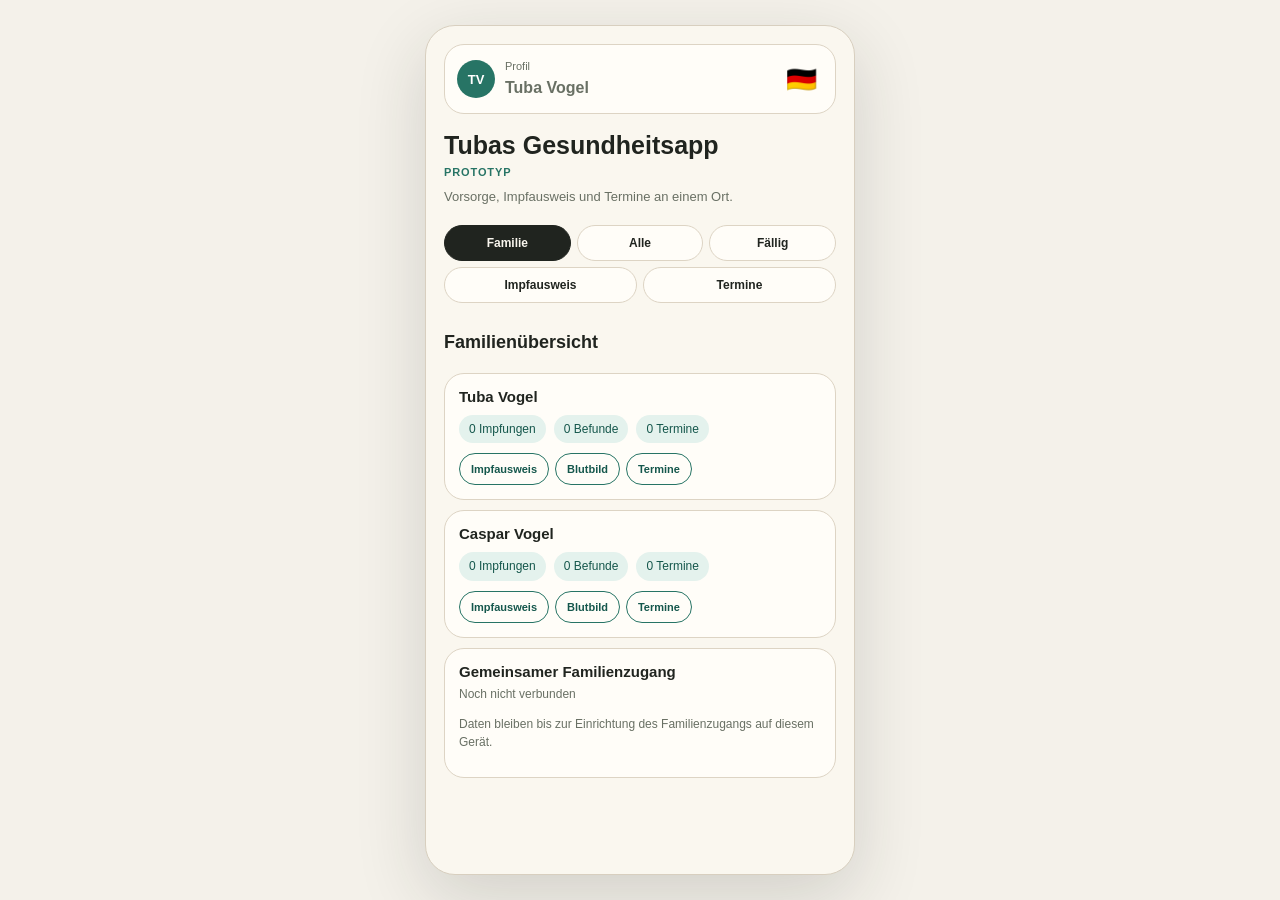
==== commit dd0fb287: "Add working translations, flag selector, family overview, editable calendar and multi-file lab repor" ====
--- a/index.html
+++ b/index.html
@@ -1,6 +1,6 @@
 <!doctype html>
 <html lang="de"><head><meta charset="utf-8"><meta name="viewport" content="width=device-width,initial-scale=1"><meta http-equiv="Cache-Control" content="no-store, no-cache, must-revalidate, max-age=0"><title>Tubas Gesundheitsapp · Prototyp</title><style>
 :root{font-family:-apple-system,BlinkMacSystemFont,"Segoe UI",sans-serif;background:#f4f1ea;color:#20241f}*{box-sizing:border-box}body{margin:0;min-height:100vh;display:grid;place-items:center;padding:18px}.app{width:min(430px,100%);min-height:min(850px,calc(100vh - 36px));background:#faf7ef;border:1px solid #d8cfbf;border-radius:30px;padding:18px;box-shadow:0 22px 70px rgba(32,36,31,.16)}.profile{display:grid;grid-template-columns:auto 1fr auto;gap:10px;align-items:center;background:#fffdf8;border:1px solid #ddd4c4;border-radius:20px;padding:12px;margin-bottom:18px}.avatar{display:grid;place-items:center;width:38px;height:38px;border-radius:999px;background:#277465;color:white;font-size:13px;font-weight:800;text-decoration:none}.label{display:block;color:#697064;font-size:11px;margin-bottom:2px}.name{font-size:16px;font-weight:800}.flag{font-size:18px}h1{margin:0 0 6px;font-size:25px;line-height:1.08}.sub{margin:0 0 18px;color:#697064;font-size:13px;line-height:1.4}.tabs{display:grid;grid-template-columns:repeat(4,1fr);gap:6px;margin-bottom:15px}.tab{border:1px solid #ddd4c4;background:#fffdf8;color:#20241f;border-radius:999px;padding:9px 4px;font-size:13px;font-weight:800;text-decoration:none;text-align:center}.tab.active{background:#20241f;border-color:#20241f;color:#f9f6ee}.stack{display:grid;gap:10px}.card{background:#fffdf8;border:1px solid #ddd4c4;border-radius:20px;padding:14px}.row{display:grid;grid-template-columns:50px 1fr;gap:12px;align-items:start}.icon{display:grid;place-items:center;width:50px;min-height:50px;border-radius:15px;background:#e5f2ed;color:#15574c;font-size:13px;font-weight:800;text-align:center}.icon svg{width:27px;height:27px;display:block}.doctolib-icon{background:#e5f2ed}.doctolib-appicon{width:38px;height:38px;border-radius:11px;filter:drop-shadow(0 2px 3px rgba(32,36,31,.18))}b{display:block;margin-bottom:4px;font-size:15px}span,p{color:#697064;font-size:12px;line-height:1.4}.privacy{background:#eef4f2;border-color:#cbded8}.pill-row{display:flex;gap:8px;flex-wrap:wrap}.tiny{border:1px solid #ddd4c4;background:#fffdf8;color:#697064;border-radius:999px;padding:7px 10px;font-size:12px;text-decoration:none}.tiny.active-filter{background:#20241f;color:#fff;border-color:#20241f}.field{width:100%;border:1px solid #ddd4c4;border-radius:12px;background:#fffdf8;padding:10px;color:#20241f}.import-code{min-height:86px;resize:vertical}.import-actions{display:flex;gap:8px;flex-wrap:wrap;margin-top:8px}.action-btn{border:1px solid #277465;border-radius:999px;padding:9px 12px;background:#277465;color:white;font-size:12px;font-weight:800}.action-btn.secondary{background:#fffdf8;color:#15574c}.empty{color:#697064;text-align:center;padding:22px}.group{display:grid;gap:8px}.group-title{margin:8px 2px 0;color:#15574c;font-size:13px;font-weight:900}.group-count{color:#8b8f86;font-size:11px;font-weight:700;margin-left:4px}.vaccine-card{padding:12px 14px}.vaccine-card b{font-size:14px}.meta-line{display:block;color:#697064;font-size:12px;line-height:1.4}.status-ok{color:#15574c;font-weight:800}.status-check{color:#8a5a16;font-weight:800}.reminder{margin-top:5px;color:#697064;font-size:12px}.mini-calendar{display:grid;gap:8px}.cal-head{display:flex;align-items:center;justify-content:space-between;color:#697064;font-size:12px;font-weight:800}.nav-btn{width:30px;height:30px;border:1px solid #ddd4c4;background:#fffdf8;border-radius:999px;color:#20241f;font-size:18px;line-height:1;text-decoration:none;text-align:center}.date-strip{display:grid;grid-template-columns:repeat(4,1fr);gap:6px}.date-pill{border:1px solid #ddd4c4;background:#fffdf8;border-radius:12px;padding:6px 2px;text-align:center}.date-pill b{margin:0;font-size:13px}.date-pill span{display:block;font-size:10px}.link-action{color:#15574c;font-size:12px;font-weight:800;text-decoration:underline;text-underline-offset:3px}.details{margin-top:10px;padding-top:10px;border-top:1px solid #ece4d6;color:#697064;font-size:12px;line-height:1.45}
-</style><link rel="stylesheet" href="vaccine-entry.css?v=tubas-gesundheitsapp-20261106"><script>window.healthAppVersion="tubas-gesundheitsapp-20261106";</script><script src="vaccine-entry.js?v=tubas-gesundheitsapp-20261106"></script><script src="vaccine-batch.js?v=tubas-gesundheitsapp-20261106"></script><style id="profile-menu-style">.profile{position:relative}.avatar,.name,.flag{cursor:pointer}.profile-menu{position:absolute;left:10px;top:calc(100% + 8px);width:188px;display:none;gap:5px;background:#fffdf8;border:1px solid #ddd4c4;border-radius:16px;padding:7px;box-shadow:0 10px 26px rgba(32,36,31,.13);z-index:50}.profile-menu.open{display:grid}.profile-menu.align-right{left:auto;right:10px;min-width:0;width:max-content;grid-template-columns:42px}.menu-btn{border:1px solid #ddd4c4;background:#fffdf8;color:#20241f;border-radius:999px;padding:7px 10px;text-align:left;font-size:12px;font-weight:750}.profile-menu:not(.align-right) .menu-btn.active{background:#e7e3da;color:#20241f;border-color:#cfc6b6}.profile-menu.align-right .menu-btn{text-align:center;font-size:18px;line-height:1;padding:9px 0}.profile-menu.align-right .menu-btn.active{background:#e7e3da;color:#20241f;border-color:#cfc6b6}.due-header{display:grid;gap:3px}.due-kicker{color:#15574c;font-size:11px;font-weight:900;text-transform:uppercase;letter-spacing:.04em}.due-card .details{display:block}.rule-source{display:block;margin-top:6px;color:#8b8f86;font-size:11px}.why{margin-top:8px;border-top:1px solid #ece4d6;padding-top:8px}.why summary{cursor:pointer;color:#15574c;font-size:12px;font-weight:800}.why p{margin:6px 0 0}.due-status{display:block;margin-top:4px;color:#15574c;font-size:12px;font-weight:850}.due-status.warn{color:#8a5a16}.due-list-note{margin:0;color:#697064;font-size:12px;line-height:1.4}</style><style>.prototype-label{margin:0 0 8px;color:#277465;font-size:11px;font-weight:700;letter-spacing:.08em;text-transform:uppercase}</style><meta name="application-name" content="Tubas Gesundheitsapp"><meta name="apple-mobile-web-app-title" content="Tubas Gesundheitsapp"></head><body><main class="app"><section class="profile"><a class="avatar" href="?view=alle">TV</a><div><span class="label">Profil</span><span class="name">Tuba Vogel</span></div><span class="flag">🇩🇪⌄</span></section><h1>Tubas Gesundheitsapp</h1><p class="prototype-label">Prototyp</p><p class="sub" id="subtitle">Vorsorge, Impfausweis und Termine an einem Ort.</p><nav class="tabs" aria-label="Ansicht" id="tabs"></nav><section class="stack" id="content" aria-live="polite"></section></main><script>
+</style><link rel="stylesheet" href="vaccine-entry.css?v=family-features-20261106-v5"><script>window.healthAppVersion="family-features-20261106-v5";</script><script src="vaccine-entry.js?v=family-features-20261106-v5"></script><script src="vaccine-batch.js?v=family-features-20261106-v5"></script><style id="profile-menu-style">.profile{position:relative}.avatar,.name,.flag{cursor:pointer}.profile-menu{position:absolute;left:10px;top:calc(100% + 8px);width:188px;display:none;gap:5px;background:#fffdf8;border:1px solid #ddd4c4;border-radius:16px;padding:7px;box-shadow:0 10px 26px rgba(32,36,31,.13);z-index:50}.profile-menu.open{display:grid}.profile-menu.align-right{left:auto;right:10px;min-width:0;width:max-content;grid-template-columns:42px}.menu-btn{border:1px solid #ddd4c4;background:#fffdf8;color:#20241f;border-radius:999px;padding:7px 10px;text-align:left;font-size:12px;font-weight:750}.profile-menu:not(.align-right) .menu-btn.active{background:#e7e3da;color:#20241f;border-color:#cfc6b6}.profile-menu.align-right .menu-btn{text-align:center;font-size:18px;line-height:1;padding:9px 0}.profile-menu.align-right .menu-btn.active{background:#e7e3da;color:#20241f;border-color:#cfc6b6}.due-header{display:grid;gap:3px}.due-kicker{color:#15574c;font-size:11px;font-weight:900;text-transform:uppercase;letter-spacing:.04em}.due-card .details{display:block}.rule-source{display:block;margin-top:6px;color:#8b8f86;font-size:11px}.why{margin-top:8px;border-top:1px solid #ece4d6;padding-top:8px}.why summary{cursor:pointer;color:#15574c;font-size:12px;font-weight:800}.why p{margin:6px 0 0}.due-status{display:block;margin-top:4px;color:#15574c;font-size:12px;font-weight:850}.due-status.warn{color:#8a5a16}.due-list-note{margin:0;color:#697064;font-size:12px;line-height:1.4}</style><style>.prototype-label{margin:0 0 8px;color:#277465;font-size:11px;font-weight:700;letter-spacing:.08em;text-transform:uppercase}</style><meta name="application-name" content="Tubas Gesundheitsapp"><meta name="apple-mobile-web-app-title" content="Tubas Gesundheitsapp"><link rel="stylesheet" href="app-features.css?v=family-features-20261106-v5"><script src="app-i18n.js?v=family-features-20261106-v5"></script><script src="app-features.js?v=family-features-20261106-v5"></script></head><body><main class="app"><section class="profile"><a class="avatar" href="?view=alle">TV</a><div><span class="label">Profil</span><span class="name">Tuba Vogel</span></div><span class="flag">🇩🇪⌄</span></section><h1>Tubas Gesundheitsapp</h1><p class="prototype-label">Prototyp</p><p class="sub" id="subtitle">Vorsorge, Impfausweis und Termine an einem Ort.</p><nav class="tabs" aria-label="Ansicht" id="tabs"></nav><section class="stack" id="content" aria-live="polite"></section></main><script>
 (function(){const storageKey="gesundheits-prototyp-vaccinations-v1";const vaccineNames={ty:"Typhus - TYPHIM Vi",gf:"Gelbfieber - Stamaril",tw:"Tollwut - Rabipur",hpv:"HPV - Gardasil 9",po:"Polio - IPV Merieux",pn:"Pneumokokken - Prevenar 20",hb:"Hepatitis B",hbe:"Hepatitis B - Engerix-B Erwachsene",haq:"Hepatitis A - VAQTA",hah:"Hepatitis A - Havrix 1440",bcg:"BCG / Tuberkulose",mmr:"MMR - Masern, Mumps, Roeteln",dtp:"Diphtherie/Tetanus/Pertussis - Boostrix",cov:"COVID-19 - Comirnaty"};const groupOrder=["Influenza","Reiseimpfungen","HPV","Hepatitis","Standardimpfungen","COVID / zu prüfen","Ältere Einträge"];const topics=["Alle","Influenza","Masern","Hepatitis A","Hepatitis B","HPV","Tollwut","Gelbfieber","Typhus","Polio","COVID","Tetanus"];const toothIcon='<svg viewBox="0 0 24 24" aria-hidden="true"><path d="M8.4 3.6c1.3 0 2.3.7 3.6.7s2.3-.7 3.6-.7c2.5 0 4.1 2.1 4.1 4.8 0 2.1-.8 3.8-1.5 5.4-.8 1.8-1.1 4.7-2.3 5.8-.7.7-1.7.4-2-.6l-.8-3.6c-.2-.9-.7-1.3-1.1-1.3s-.9.4-1.1 1.3L10.1 19c-.3 1-1.3 1.3-2 .6-1.2-1.1-1.5-4-2.3-5.8-.7-1.6-1.5-3.3-1.5-5.4 0-2.7 1.6-4.8 4.1-4.8z" fill="none" stroke="currentColor" stroke-width="1.9" stroke-linecap="round" stroke-linejoin="round"/></svg>';const doctolibIcon='<svg class="doctolib-appicon" viewBox="0 0 64 64" aria-label="Doctolib"><defs><linearGradient id="dg" x1="8" y1="8" x2="56" y2="56"><stop stop-color="#1aa7ef"/><stop offset="1" stop-color="#087bd8"/></linearGradient></defs><rect x="5" y="5" width="54" height="54" rx="14" fill="url(#dg)"/><path d="M20.5 40.5c8.9-1 19.5-4.5 22.2-12.2 2.1-5.9-2.4-10.1-10.4-9.4-5.5.5-10.1 2.2-13.9 4" fill="none" stroke="white" stroke-width="5" stroke-linecap="round"/><path d="M28 18.8c-1.8 7.4-3.2 14.8-4.1 22.6" fill="none" stroke="white" stroke-width="5" stroke-linecap="round"/></svg>';const content=document.getElementById("content"),tabs=document.getElementById("tabs"),subtitle=document.getElementById("subtitle");const params=new URLSearchParams(location.search);let view=params.get("view")||"termine";let q=params.get("q")||"";const esc=v=>String(v||"").replace(/[&<>"']/g,c=>({"&":"&amp;","<":"&lt;",">":"&gt;",'"':"&quot;","'":"&#039;"}[c]));function link(v,label){return`<a class="tab ${view===v?"active":""}" href="?view=${v}&_=${Date.now()}">${label}</a>`}function renderTabs(){tabs.innerHTML=link("alle","Alle")+link("faellig","Fällig")+link("impfausweis","Impfausweis")+link("termine","Termine")}function decodePayload(value){const base64=value.replace(/-/g,"+").replace(/_/g,"/");const padded=base64+"===".slice((base64.length+3)%4);const binary=atob(padded);const bytes=Uint8Array.from(binary,c=>c.charCodeAt(0));return JSON.parse(new TextDecoder().decode(bytes))}function normalize(items){return Array.isArray(items)?items.map((item,index)=>Array.isArray(item)?{id:`private-vaccine-${index+1}`,name:vaccineNames[item[0]]||item[0]||"Impfung",date:item[1]||"Datum offen",note:""}:{id:item.id||`private-vaccine-${index+1}`,name:item.name||item.n||"Impfung",date:item.date||item.d||"Datum offen",note:item.note||""}):[]}function encodePayload(items){const bytes=new TextEncoder().encode(JSON.stringify(items));let binary="";bytes.forEach(b=>binary+=String.fromCharCode(b));return btoa(binary).replace(/\+/g,"-").replace(/\//g,"_").replace(/=+$/,"")}function setImportNotice(text){const el=document.getElementById("importNotice");if(el)el.textContent=text}function copyPrivateImport(){const all=load();if(!all.length){setImportNotice("Keine Impfungen zum Kopieren vorhanden.");return}const code=encodePayload(all);const field=document.getElementById("privateImportCode");if(field)field.value=code;const done=()=>setImportNotice("Import-Code kopiert. Öffne die Home-App, Impfausweis, Code einfügen.");if(navigator.clipboard&&navigator.clipboard.writeText){navigator.clipboard.writeText(code).then(done).catch(()=>{if(field){field.focus();field.select()}setImportNotice("Code markieren und kopieren.")})}else{if(field){field.focus();field.select()}setImportNotice("Code markieren und kopieren.")}}function pastePrivateImport(){const field=document.getElementById("privateImportCode");const code=(field&&field.value||"").trim();if(!code){setImportNotice("Bitte Import-Code einfügen.");return}try{const items=normalize(decodePayload(code));if(!items.length)throw new Error("empty");window.mergeVaccineImport(items);location.replace(location.pathname+"?view=impfausweis&loaded="+Date.now())}catch(e){setImportNotice("Code konnte nicht gelesen werden. Bitte aus Safari neu kopieren.")}}window.copyPrivateImport=copyPrivateImport;window.pastePrivateImport=pastePrivateImport;function importHash(){try{const hash=new URLSearchParams(location.hash.slice(1));const payload=hash.get("c")||hash.get("v")||hash.get("vaccinations");if(!payload)return false;window.mergeVaccineImport(normalize(decodePayload(payload)));view="impfausweis";subtitle.textContent="Vorsorge, Impfausweis und Termine an einem Ort. Impfpass lokal importiert.";history.replaceState(null,"",location.pathname+"?view=impfausweis&loaded="+Date.now());return true}catch(e){subtitle.textContent="Import konnte nicht gelesen werden. Bitte neuen Import-Link öffnen.";return false}}function load(){try{return window.readProfileVaccines().filter(x=>!window.vaccineEntryIssue(x))}catch{return[]}}function category(x){if(/\binfluenza\b|influvac|vaxigrip|efluelda|fluad|flucelvax/i.test(x.name))return "Influenza";const h=[x.name,x.note].join(" ").toLowerCase();if(/typh|gelbfieber|tollwut|rabipur|stamaril|polio|pneumo|prevenar/.test(h))return"Reiseimpfungen";if(/hpv|gardasil/.test(h))return"HPV";if(/hepatitis/.test(h))return"Hepatitis";if(/covid|comirnaty/.test(h))return"COVID / zu prüfen";if(/mmr|masern|mumps|roeteln|röteln|tetanus|diphtherie|pertussis|boostrix/.test(h))return"Standardimpfungen";return"Ältere Einträge"}function insight(x,all){const seasonal=window.influenzaVaccineInsight(x);if(seasonal)return seasonal;if(x.entryMethod)return {status:"Eintrag gespeichert",reminder:"Impfstatus bei Bedarf ärztlich prüfen"};const h=[x.name,x.note].join(" ").toLowerCase();const y=Number((String(x.date).match(/(19|20)\d{2}$/)||[])[0]);const count=n=>all.filter(v=>[v.name,v.note].join(" ").toLowerCase().includes(n)).length;let status="Immunisierung dokumentiert",reminder="Erinnerung: bei nächstem Arzttermin Impfstatus prüfen";if(/typh|typhim/.test(h)){status="Reiseimpfung dokumentiert";reminder=y?`Erinnerung ${y+3}: Typhus vor Reise prüfen`:"Typhus vor Reise prüfen"}else if(/tollwut|rabipur/.test(h)){reminder=y?`Erinnerung ${y+2}: vor Reise oder Risiko Titer/Auffrischung prüfen`:"Vor Reise oder Risiko Titer/Auffrischung prüfen"}else if(/gelbfieber|stamaril/.test(h)){reminder=y?`Zertifikat meist lebenslang; ${y+10} bei erneuter Exposition ärztlich prüfen`:"Einreisevorgaben vor Reise prüfen"}else if(/hpv|gardasil/.test(h)){status=count("hpv")>=3?"Immunisierung wahrscheinlich vollständig dokumentiert":"Immunisierung noch unvollständig prüfen";reminder=count("hpv")>=3?"Keine routinemäßige Auffrischung geplant":"Fehlende Dosis ärztlich klären"}else if(/hepatitis a/.test(h)){status=count("hepatitis a")>=2?"Grundimmunisierung dokumentiert":"Grundimmunisierung prüfen";reminder=y?`Langzeitschutz dokumentiert; Erinnerung ${y+25} bei Reise/Risiko prüfen`:"Bei Reise/Risiko ärztlich prüfen"}else if(/hepatitis b/.test(h)){status=count("hepatitis b")>=3?"Grundimmunisierung dokumentiert":"Grundimmunisierung prüfen";reminder="Kein fixer Auffrischtermin; bei Risiko Titer/Auffrischung prüfen"}else if(/boostrix|tetanus|diphtherie|pertussis/.test(h)){status="Schutz dokumentiert";reminder=y?`Erinnerung ${y+10}: Tetanus/Diphtherie-Auffrischung prüfen`:"10-Jahres-Rhythmus prüfen"}else if(/mmr|masern|mumps|roeteln|röteln/.test(h)){status=count("mmr")>=2?"Immunisierung dokumentiert":"Immunisierung prüfen";reminder="Keine routinemäßige Auffrischung; bei unklarem Status prüfen"}else if(/polio|ipv/.test(h)){reminder=y?`Erinnerung ${y+10}: Polio bei Reise-/Expositionsrisiko prüfen`:"Polio bei Reise-/Expositionsrisiko prüfen"}else if(/pneumo|prevenar/.test(h)){reminder="Bedarf abhängig von Alter/Risiko ärztlich prüfen"}else if(/covid|comirnaty/.test(h)){status="COVID-Impfung dokumentiert";reminder="Jährlich im Herbst prüfen, falls Risiko oder aktuelle Empfehlung zutrifft"}else if(/bcg|tuberkulose/.test(h)){reminder="Keine Standard-Auffrischung geplant"}return{status,reminder}}function card(x,all){const i=insight(x,all);return`<article class="card vaccine-card"><b>${esc(x.name)}</b><span>${esc(x.date)}</span><div class="meta-line ${i.status.includes("prüfen")||i.status.includes("unvollständig")?"status-check":"status-ok"}">${esc(i.status)}</div><div class="reminder">${esc(i.reminder)}</div></article>`}function vaccines(){const all=load();const showTransfer=params.get("transfer")==="1";const transfer=!showTransfer?"":all.length?`<article class="card"><b>Private Übernahme</b><span>Für die Home-App: diesen Code in Safari kopieren und im Impfausweis der Home-App einfügen. Die Daten bleiben lokal auf deinem Gerät.</span><textarea id="privateImportCode" class="field import-code" readonly>${esc(encodePayload(all))}</textarea><div class="import-actions"><button class="action-btn" type="button" onclick="copyPrivateImport()">Import-Code kopieren</button></div><p id="importNotice" class="reminder"></p></article>`:`<article class="card"><b>Private Übernahme</b><span>Wenn die Impfungen in Safari sichtbar sind: dort den Import-Code kopieren, hier einfügen und übernehmen.</span><textarea id="privateImportCode" class="field import-code" placeholder="Import-Code hier einfügen"></textarea><div class="import-actions"><button class="action-btn" type="button" onclick="pastePrivateImport()">Impfungen übernehmen</button></div><p id="importNotice" class="reminder"></p></article>`;const filtered=all;const groups=new Map();filtered.forEach(x=>{const k=category(x);if(!groups.has(k))groups.set(k,[]);groups.get(k).push(x)});content.innerHTML=`<article class="card"><div class="row"><div class="icon">I</div><div><b>Impfausweis</b><span>Impfungen nach Thema durchsuchen, Immunisierung einschätzen und Erinnerungen vormerken.</span></div></div></article>${transfer}<article class="card"><input class="field" placeholder="Suchen, z. B. Masern, Hepatitis B, Tollwut" value="${esc(q)}" type="search" id="vaccineSearch" aria-label="Impfungen durchsuchen"><div class="pill-row">${topics.map(t=>{const query=t==="Alle"?"":t;return`<a class="tiny ${q===query?"active-filter":""}" href="?view=impfausweis&q=${encodeURIComponent(query)}&_=${Date.now()}">${esc(t)}</a>`}).join("")}</div></article>${filtered.length?groupOrder.filter(k=>groups.has(k)).map(k=>`<section class="group"><div class="group-title">${esc(k)} <span class="group-count">${groups.get(k).length}</span></div>${groups.get(k).map(x=>card(x,all)).join("")}</section>`).join(""):`<p class="empty">Keine Impfpass-Einträge auf diesem Gerät.</p>`}`}function areas(){content.innerHTML=`<article class="card"><div class="row"><div class="icon">${toothIcon}</div><div><b>Zahnarzt</b><span>Letzte Zahnreinigung: Ende September 2026 · Erinnerung: nächsten Termin für März 2027 anfragen</span><div class="details">Nächster Schritt: Termin über Doctolib oder Kalender übernehmen, sobald die Integration verbunden ist.</div></div></div></article><article class="card"><div class="row"><div class="icon">B</div><div><b>Blutbild</b><span>Noch kein Ergebnis hinterlegt · beim nächsten Check-up anfragen</span></div></div></article><article class="card"><b>Bereich hinzufügen</b><span>Kardiologie, Onkologie oder weitere Bereiche können später hier als eigene Erinnerung ergänzt werden.</span></article>`}function appointments(){content.innerHTML=`<article class="card"><div class="mini-calendar"><div class="cal-head"><span class="nav-btn">‹</span><span>März 2027</span><span class="nav-btn">›</span></div><div class="date-strip"><div class="date-pill"><span>Mär</span><b>23</b></div><div class="date-pill"><span>Mär</span><b>24</b></div><div class="date-pill"><span>Mär</span><b>25</b></div><div class="date-pill"><span>Mär</span><b>26</b></div></div></div></article><article class="card"><div class="row"><div class="icon doctolib-icon">${doctolibIcon}</div><div><b>Doctolib</b><span>Termine und Buchungen extern verwalten.</span><p><a class="link-action" href="https://www.doctolib.de/" target="_blank" rel="noopener">Öffnen</a></p></div></div></article><article class="card"><div class="row"><div class="icon">${toothIcon}</div><div><b>Zahnreinigung planen</b><span>März 2027 · Erinnerung: nächsten Termin anfragen</span><div class="details">Letzte Zahnreinigung: Ende September 2026<br>Nächster Schritt: Termin über Doctolib öffnen oder aus Kalender übernehmen.</div></div></div></article>`}function render(){renderTabs();if(view==="impfausweis")vaccines();else if(view==="termine")appointments();else areas()}importHash();render();})();
-</script><script>(function(){const PROFILE_KEY="health-profile-v1";const LANG_KEY="health-language-v1";const defaults=[{name:"Tuba Vogel",initials:"TV"},{name:"Caspar Vogel",initials:"CV"}];const langs={de:{flag:"🇩🇪",label:"Deutsch"},en:{flag:"🇬🇧",label:"English"},pt:{flag:"🇵🇹",label:"Português"},tr:{flag:"🇹🇷",label:"Türkçe"}};function readProfile(){try{return JSON.parse(localStorage.getItem(PROFILE_KEY))||{active:0,people:defaults}}catch(e){return{active:0,people:defaults}}}function saveProfile(p){localStorage.setItem(PROFILE_KEY,JSON.stringify(p))}function initials(name){return String(name||"").split(/\s+/).filter(Boolean).slice(0,2).map(x=>x[0]).join("").toUpperCase()||"TV"}function applyProfile(){const p=readProfile();const person=(p.people&&p.people[p.active])||defaults[0];const avatar=document.querySelector(".avatar");const name=document.querySelector(".name");if(avatar)avatar.textContent=person.initials||initials(person.name);if(name)name.textContent=person.name||"Tuba Vogel"}function applyLang(){const key=localStorage.getItem(LANG_KEY)||"de";const lang=langs[key]||langs.de;const flag=document.querySelector(".flag");if(flag)flag.textContent=lang.flag+"⌄";document.documentElement.lang=key}function closeMenus(){document.querySelectorAll(".profile-menu.open").forEach(x=>x.classList.remove("open"))}function buildMenus(){const profile=document.querySelector(".profile");if(!profile||document.getElementById("profileMenu"))return;const pm=document.createElement("div");pm.id="profileMenu";pm.className="profile-menu";const lm=document.createElement("div");lm.id="languageMenu";lm.className="profile-menu align-right";profile.append(pm,lm);renderProfileMenu();renderLanguageMenu();const avatar=document.querySelector(".avatar");const name=document.querySelector(".name");const flag=document.querySelector(".flag");[avatar,name].forEach(el=>el&&el.addEventListener("click",e=>{e.preventDefault();e.stopPropagation();document.getElementById("languageMenu").classList.remove("open");pm.classList.toggle("open")}));flag&&flag.addEventListener("click",e=>{e.preventDefault();e.stopPropagation();pm.classList.remove("open");lm.classList.toggle("open")});document.addEventListener("click",closeMenus)}function renderProfileMenu(){const menu=document.getElementById("profileMenu");if(!menu)return;const p=readProfile();menu.innerHTML="";(p.people||defaults).forEach((person,index)=>{const b=document.createElement("button");b.type="button";b.className="menu-btn"+(index===p.active?" active":"");b.textContent=person.name;b.onclick=()=>{p.active=index;saveProfile(p);location.reload()};menu.appendChild(b)});const edit=document.createElement("button");edit.type="button";edit.className="menu-btn";edit.textContent="Namen bearbeiten";edit.onclick=()=>{const p=readProfile();const current=(p.people&&p.people[p.active])||defaults[0];const next=prompt("Name",current.name||"");if(next&&next.trim()){current.name=next.trim();current.initials=initials(next);p.people[p.active]=current;saveProfile(p);applyProfile();renderProfileMenu()}};menu.appendChild(edit)}function renderLanguageMenu(){const menu=document.getElementById("languageMenu");if(!menu)return;const current=localStorage.getItem(LANG_KEY)||"de";menu.innerHTML="";Object.keys(langs).forEach(key=>{const b=document.createElement("button");b.type="button";b.className="menu-btn"+(key===current?" active":"");b.textContent=langs[key].flag;b.title=langs[key].label;b.setAttribute("aria-label",langs[key].label);b.onclick=()=>{localStorage.setItem(LANG_KEY,key);applyLang();renderLanguageMenu();closeMenus()};menu.appendChild(b)})}applyProfile();applyLang();buildMenus();})();</script><script>(function(){  const params=new URLSearchParams(location.search);  const view=params.get("view")||"termine";  if(view!=="faellig") return;  const content=document.getElementById("content");  if(!content) return;  const tooth='<svg viewBox="0 0 24 24" aria-hidden="true"><path d="M8.4 3.6c1.3 0 2.3.7 3.6.7s2.3-.7 3.6-.7c2.5 0 4.1 2.1 4.1 4.8 0 2.1-.8 3.8-1.5 5.4-.8 1.8-1.1 4.7-2.3 5.8-.7.7-1.7.4-2-.6l-.8-3.6c-.2-.9-.7-1.3-1.1-1.3s-.9.4-1.1 1.3L10.1 19c-.3 1-1.3 1.3-2 .6-1.2-1.1-1.5-4-2.3-5.8-.7-1.6-1.5-3.3-1.5-5.4 0-2.7 1.6-4.8 4.1-4.8z" fill="none" stroke="currentColor" stroke-width="1.9" stroke-linecap="round" stroke-linejoin="round"/></svg>';  const items=[    {icon:tooth,title:"Zahnvorsorge",status:"Erinnerung März 2027",text:"Letzte Zahnreinigung Ende September 2026. Nächsten Termin für März 2027 anfragen.",source:"Standard: Zahnvorsorge halbjährlich möglich; Bonusheft mindestens jährlich relevant.",why:"Die Regel kommt aus der Vorsorge-Regelbasis. Für Erwachsene übernehmen gesetzliche Krankenkassen Vorsorgeuntersuchungen regelmäßig; das persönliche Intervall bleibt anpassbar.",tone:"ok"},    {icon:"T",title:"Tetanus / Diphtherie",status:"2028 prüfen",text:"Letzte dokumentierte Auffrischung: Boostrix am 25.05.2018. Nächste Prüfung im 10-Jahres-Rhythmus vormerken.",source:"Quelle: RKI/STIKO-Impfkalender, 10-Jahres-Auffrischung bei vollständiger Grundimmunisierung.",why:"Die App sagt bewusst nicht 'geschützt bis 2028', sondern erinnert daran, die Auffrischung zu prüfen.",tone:"ok"},    {icon:"Ty",title:"Typhus",status:"2026 vor Reise prüfen",text:"Typhus ist als Reiseimpfung dokumentiert. Vor der nächsten passenden Reise prüfen, ob eine Auffrischung nötig ist.",source:"Quelle: RKI/STIKO Reise-/Indikationsimpfungen; abhängig von Reiseziel und Risiko.",why:"Typhus ist keine Standardimpfung für alle. Deshalb erscheint sie als Reise-/Risikohinweis, nicht als allgemeine Pflicht.",tone:"warn"},    {icon:"B",title:"Check-up / Blutbild",status:"Status offen",text:"Letzten Check-up oder letzte Laborwerte hinterlegen, damit die App die nächste Erinnerung berechnen kann.",source:"Standard: 18-34 einmalig; ab 35 alle 3 Jahre als GKV-Leistung möglich.",why:"Blutbild wird nicht pauschal als eigener Pflichttermin gesetzt. Es wird als Teil des Check-ups oder als individuell hinterlegter Bereich geführt.",tone:"warn"},    {icon:"G",title:"Gynäkologische Krebsfrüherkennung",status:"Letzten Termin hinterlegen",text:"Sobald der letzte Termin eingetragen ist, kann die App das passende Intervall nach Alter und Untersuchung anzeigen.",source:"Quelle: G-BA Früherkennungsuntersuchungen und Krebsfrüherkennungs-Richtlinie.",why:"Die Intervalle unterscheiden sich je nach Alter. Deshalb braucht die App hier den letzten dokumentierten Termin, statt blind ein Datum zu behaupten.",tone:"warn"}  ];  content.innerHTML='<article class="card"><div class="due-header"><span class="due-kicker">Regelbasiert</span><b>Fällig und zu prüfen</b><p class="due-list-note">Diese Liste wird aus Vorsorge- und Impfregeln erzeugt. Standards sind vorgeschlagen und später individuell änderbar.</p></div></article>'+items.map(item=>`<article class="card due-card"><div class="row"><div class="icon">${item.icon}</div><div><b>${item.title}</b><span>${item.text}</span><span class="due-status ${item.tone==='warn'?'warn':''}">${item.status}</span><span class="rule-source">${item.source}</span><details class="why"><summary>Warum?</summary><p>${item.why}</p></details></div></div></article>`).join('');})();</script><script>if(window.vaccineBatchAPI.profileId()!=='0' && new URLSearchParams(location.search).get('view')!=='impfausweis'){const c=document.getElementById('content');if(c){c.replaceChildren();const p=document.createElement('p');p.className='empty';p.textContent='Für dieses Profil sind noch keine Termine oder Vorsorgeeinträge hinterlegt.';c.append(p);}}</script></body></html>
+</script><script>(function(){  const params=new URLSearchParams(location.search);  const view=params.get("view")||"termine";  if(view!=="faellig") return;  const content=document.getElementById("content");  if(!content) return;  const tooth='<svg viewBox="0 0 24 24" aria-hidden="true"><path d="M8.4 3.6c1.3 0 2.3.7 3.6.7s2.3-.7 3.6-.7c2.5 0 4.1 2.1 4.1 4.8 0 2.1-.8 3.8-1.5 5.4-.8 1.8-1.1 4.7-2.3 5.8-.7.7-1.7.4-2-.6l-.8-3.6c-.2-.9-.7-1.3-1.1-1.3s-.9.4-1.1 1.3L10.1 19c-.3 1-1.3 1.3-2 .6-1.2-1.1-1.5-4-2.3-5.8-.7-1.6-1.5-3.3-1.5-5.4 0-2.7 1.6-4.8 4.1-4.8z" fill="none" stroke="currentColor" stroke-width="1.9" stroke-linecap="round" stroke-linejoin="round"/></svg>';  const items=[    {icon:tooth,title:"Zahnvorsorge",status:"Erinnerung März 2027",text:"Letzte Zahnreinigung Ende September 2026. Nächsten Termin für März 2027 anfragen.",source:"Standard: Zahnvorsorge halbjährlich möglich; Bonusheft mindestens jährlich relevant.",why:"Die Regel kommt aus der Vorsorge-Regelbasis. Für Erwachsene übernehmen gesetzliche Krankenkassen Vorsorgeuntersuchungen regelmäßig; das persönliche Intervall bleibt anpassbar.",tone:"ok"},    {icon:"T",title:"Tetanus / Diphtherie",status:"2028 prüfen",text:"Letzte dokumentierte Auffrischung: Boostrix am 25.05.2018. Nächste Prüfung im 10-Jahres-Rhythmus vormerken.",source:"Quelle: RKI/STIKO-Impfkalender, 10-Jahres-Auffrischung bei vollständiger Grundimmunisierung.",why:"Die App sagt bewusst nicht 'geschützt bis 2028', sondern erinnert daran, die Auffrischung zu prüfen.",tone:"ok"},    {icon:"Ty",title:"Typhus",status:"2026 vor Reise prüfen",text:"Typhus ist als Reiseimpfung dokumentiert. Vor der nächsten passenden Reise prüfen, ob eine Auffrischung nötig ist.",source:"Quelle: RKI/STIKO Reise-/Indikationsimpfungen; abhängig von Reiseziel und Risiko.",why:"Typhus ist keine Standardimpfung für alle. Deshalb erscheint sie als Reise-/Risikohinweis, nicht als allgemeine Pflicht.",tone:"warn"},    {icon:"B",title:"Check-up / Blutbild",status:"Status offen",text:"Letzten Check-up oder letzte Laborwerte hinterlegen, damit die App die nächste Erinnerung berechnen kann.",source:"Standard: 18-34 einmalig; ab 35 alle 3 Jahre als GKV-Leistung möglich.",why:"Blutbild wird nicht pauschal als eigener Pflichttermin gesetzt. Es wird als Teil des Check-ups oder als individuell hinterlegter Bereich geführt.",tone:"warn"},    {icon:"G",title:"Gynäkologische Krebsfrüherkennung",status:"Letzten Termin hinterlegen",text:"Sobald der letzte Termin eingetragen ist, kann die App das passende Intervall nach Alter und Untersuchung anzeigen.",source:"Quelle: G-BA Früherkennungsuntersuchungen und Krebsfrüherkennungs-Richtlinie.",why:"Die Intervalle unterscheiden sich je nach Alter. Deshalb braucht die App hier den letzten dokumentierten Termin, statt blind ein Datum zu behaupten.",tone:"warn"}  ];  content.innerHTML='<article class="card"><div class="due-header"><span class="due-kicker">Regelbasiert</span><b>Fällig und zu prüfen</b><p class="due-list-note">Diese Liste wird aus Vorsorge- und Impfregeln erzeugt. Standards sind vorgeschlagen und später individuell änderbar.</p></div></article>'+items.map(item=>`<article class="card due-card"><div class="row"><div class="icon">${item.icon}</div><div><b>${item.title}</b><span>${item.text}</span><span class="due-status ${item.tone==='warn'?'warn':''}">${item.status}</span><span class="rule-source">${item.source}</span><details class="why"><summary>Warum?</summary><p>${item.why}</p></details></div></div></article>`).join('');})();</script><script>if(window.vaccineBatchAPI.profileId()!=='0' && new URLSearchParams(location.search).get('view')!=='impfausweis'){const c=document.getElementById('content');if(c){c.replaceChildren();const p=document.createElement('p');p.className='empty';p.textContent='Für dieses Profil sind noch keine Termine oder Vorsorgeeinträge hinterlegt.';c.append(p);}}</script></body></html>
--- a/app-features.css
+++ b/app-features.css
@@ -0,0 +1,5 @@
+.language-picker{display:grid;gap:3px;justify-items:end}.language-caption{font-size:10px;color:#697064}.language-picker select{appearance:none;-webkit-appearance:none;max-width:105px;border:1px solid #ddd4c4;border-radius:12px;padding:8px 25px 8px 10px;background:#fffdf8 url("data:image/svg+xml,%3Csvg xmlns='http://www.w3.org/2000/svg' width='14' height='14' viewBox='0 0 16 16'%3E%3Cpath d='m4 6 4 4 4-4' fill='none' stroke='%23277465' stroke-width='1.7' stroke-linecap='round' stroke-linejoin='round'/%3E%3C/svg%3E") no-repeat right 7px center;color:#20241f;font:inherit;font-size:12px;font-weight:650}.profile .name{cursor:pointer}.profile .avatar:focus-visible,.profile .name:focus-visible{outline:2px solid #277465;outline-offset:4px}.tabs{display:flex;overflow:auto;gap:5px;scrollbar-width:none}.tabs .tab{flex:1 0 auto;padding:10px 12px}.feature-section-title{font-size:18px;margin:14px 0 10px}.calendar .cal-head{margin-bottom:15px}.calendar-grid{display:grid;grid-template-columns:repeat(7,minmax(0,1fr));gap:5px}.weekdays{color:#697064;text-align:center;font-size:11px;margin-bottom:7px}.calendar-day{position:relative;min-height:38px;border:1px solid transparent;border-radius:11px;background:none;color:#20241f;font:inherit;font-weight:650;cursor:pointer}.calendar-day.today{border-color:#277465}.calendar-day.selected{background:#277465;color:white}.event-dot{display:block;width:4px;height:4px;position:absolute;bottom:3px;left:calc(50% - 2px);background:currentColor;border-radius:50%}.calendar .nav-btn{cursor:pointer;font:inherit;color:#20241f;background:#fffdf8;border:1px solid #ddd4c4}.calendar .link-action{margin-top:10px}.appointment-card,.lab-card,.care-link{width:100%;display:grid;text-align:left;color:#20241f;font:inherit;cursor:pointer;gap:7px}.appointment-card:hover,.lab-card:hover,.care-link:hover{border-color:#277465}.person-tag{font-weight:700;color:#277465}.feature-dialog form{display:grid;gap:12px}.feature-dialog h2{margin:0 0 4px}.feature-dialog .entry-label{margin:0}.feature-dialog .field{margin-top:5px}.feature-dialog textarea{min-height:85px;resize:vertical}.feature-dialog p{margin:0;white-space:pre-wrap}.feature-dialog .import-actions{margin:0}.menu-person{width:100%;border:1px solid #ddd4c4;background:#fffdf8;border-radius:14px;color:#20241f;padding:13px;text-align:left;font:inherit;cursor:pointer}.menu-person.selected{background:#e4f2ed;border-color:#277465}.lab-gallery{display:grid;gap:10px}.lab-gallery img{display:block;width:100%;max-height:65vh;object-fit:contain;background:#f4f1ea;border-radius:10px}.selected-files{display:grid;gap:5px}.selected-file{display:flex;gap:8px;align-items:center;justify-content:space-between;overflow-wrap:anywhere}.family-counts{display:flex;flex-wrap:wrap;gap:8px;margin:10px 0}.family-counts span{border-radius:20px;padding:6px 10px;background:#e4f2ed;color:#15574c;font-size:12px}.family-person .import-actions{gap:6px;flex-wrap:wrap}.family-person .action-btn{font-size:11px;padding:9px 11px}.family-connection p{font-size:12px;color:#697064;line-height:1.5}.care-link .icon{width:42px;height:42px}.feature-dialog input[type=date],.feature-dialog input[type=time]{min-height:42px}.entry-error:empty{display:none}button:focus-visible,a:focus-visible,select:focus-visible{outline:2px solid #277465;outline-offset:3px}@media(max-width:360px){.profile{gap:7px;padding:10px}.profile .name{font-size:14px}.language-picker select{max-width:94px;font-size:11px}.tabs .tab{padding:9px 10px}.calendar-grid{gap:2px}}
+.app{min-width:0;width:min(430px,calc(100vw - 36px));max-width:100%}.profile{grid-template-columns:auto minmax(0,1fr) auto}.profile .name{overflow-wrap:anywhere}.tabs{min-width:0;max-width:100%}.card{min-width:0;overflow-wrap:anywhere}.feature-dialog{max-width:calc(100vw - 24px)}.feature-dialog .field{min-width:0;max-width:100%}
+.tabs{display:grid;grid-template-columns:repeat(6,minmax(0,1fr));overflow:visible;gap:6px}.tabs .tab{grid-column:span 2;min-width:0;padding:10px 6px;white-space:normal;text-align:center;font-size:12px}.tabs .tab:nth-child(n+4){grid-column:span 3}
+.language-picker{display:flex;align-items:center;justify-content:center}.language-flag{display:grid;place-items:center;width:44px;height:44px;padding:0;border:0;border-radius:12px;background:transparent;font-size:25px;line-height:1;cursor:pointer}.language-flag:hover{background:#e4f2ed}.language-options .menu-person{font-weight:650}.language-options .menu-person.selected{box-shadow:inset 0 0 0 1px #277465}
+.lab-document{display:grid;gap:7px;border:1px solid #ddd4c4;border-radius:14px;padding:14px;text-decoration:none;color:#20241f;overflow-wrap:anywhere}.document-type{display:inline-block;font-size:10px;font-weight:850;letter-spacing:.1em;color:#277465}.calendar .nav-btn{width:44px;height:44px}
